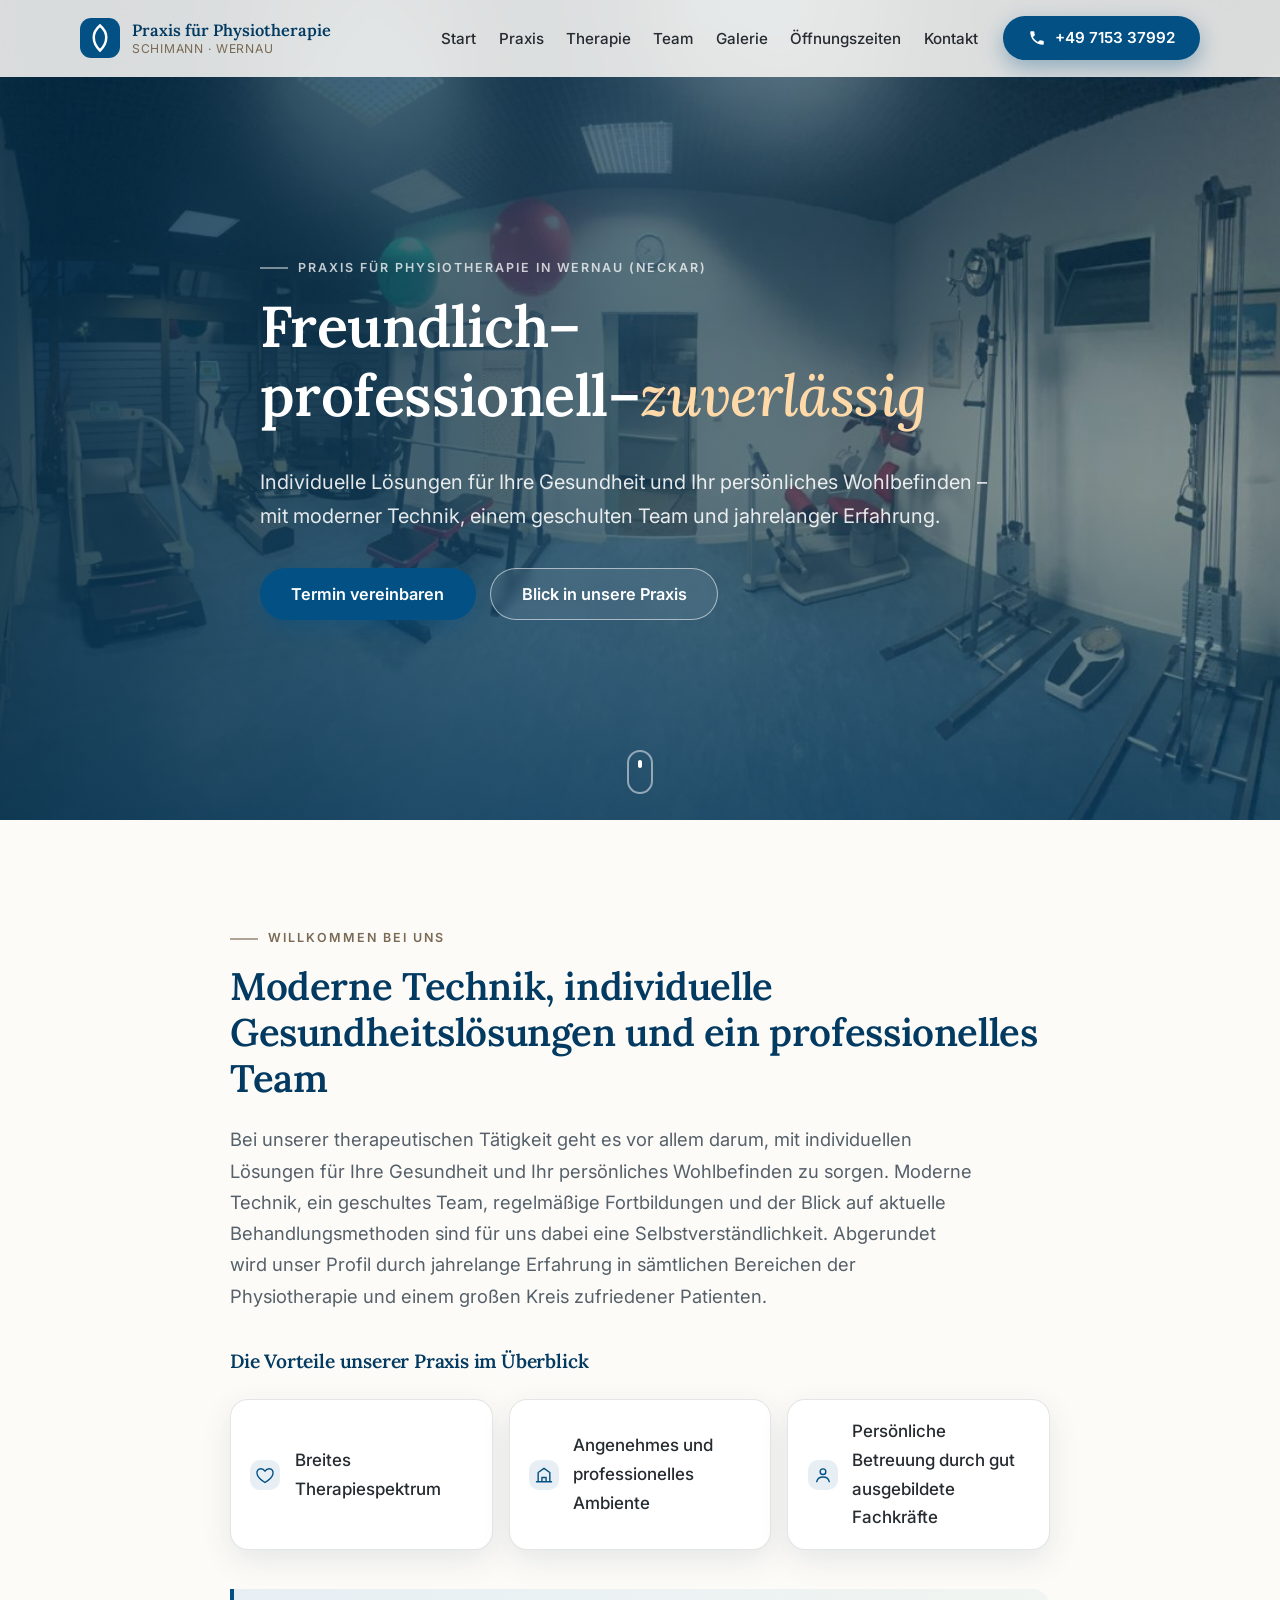
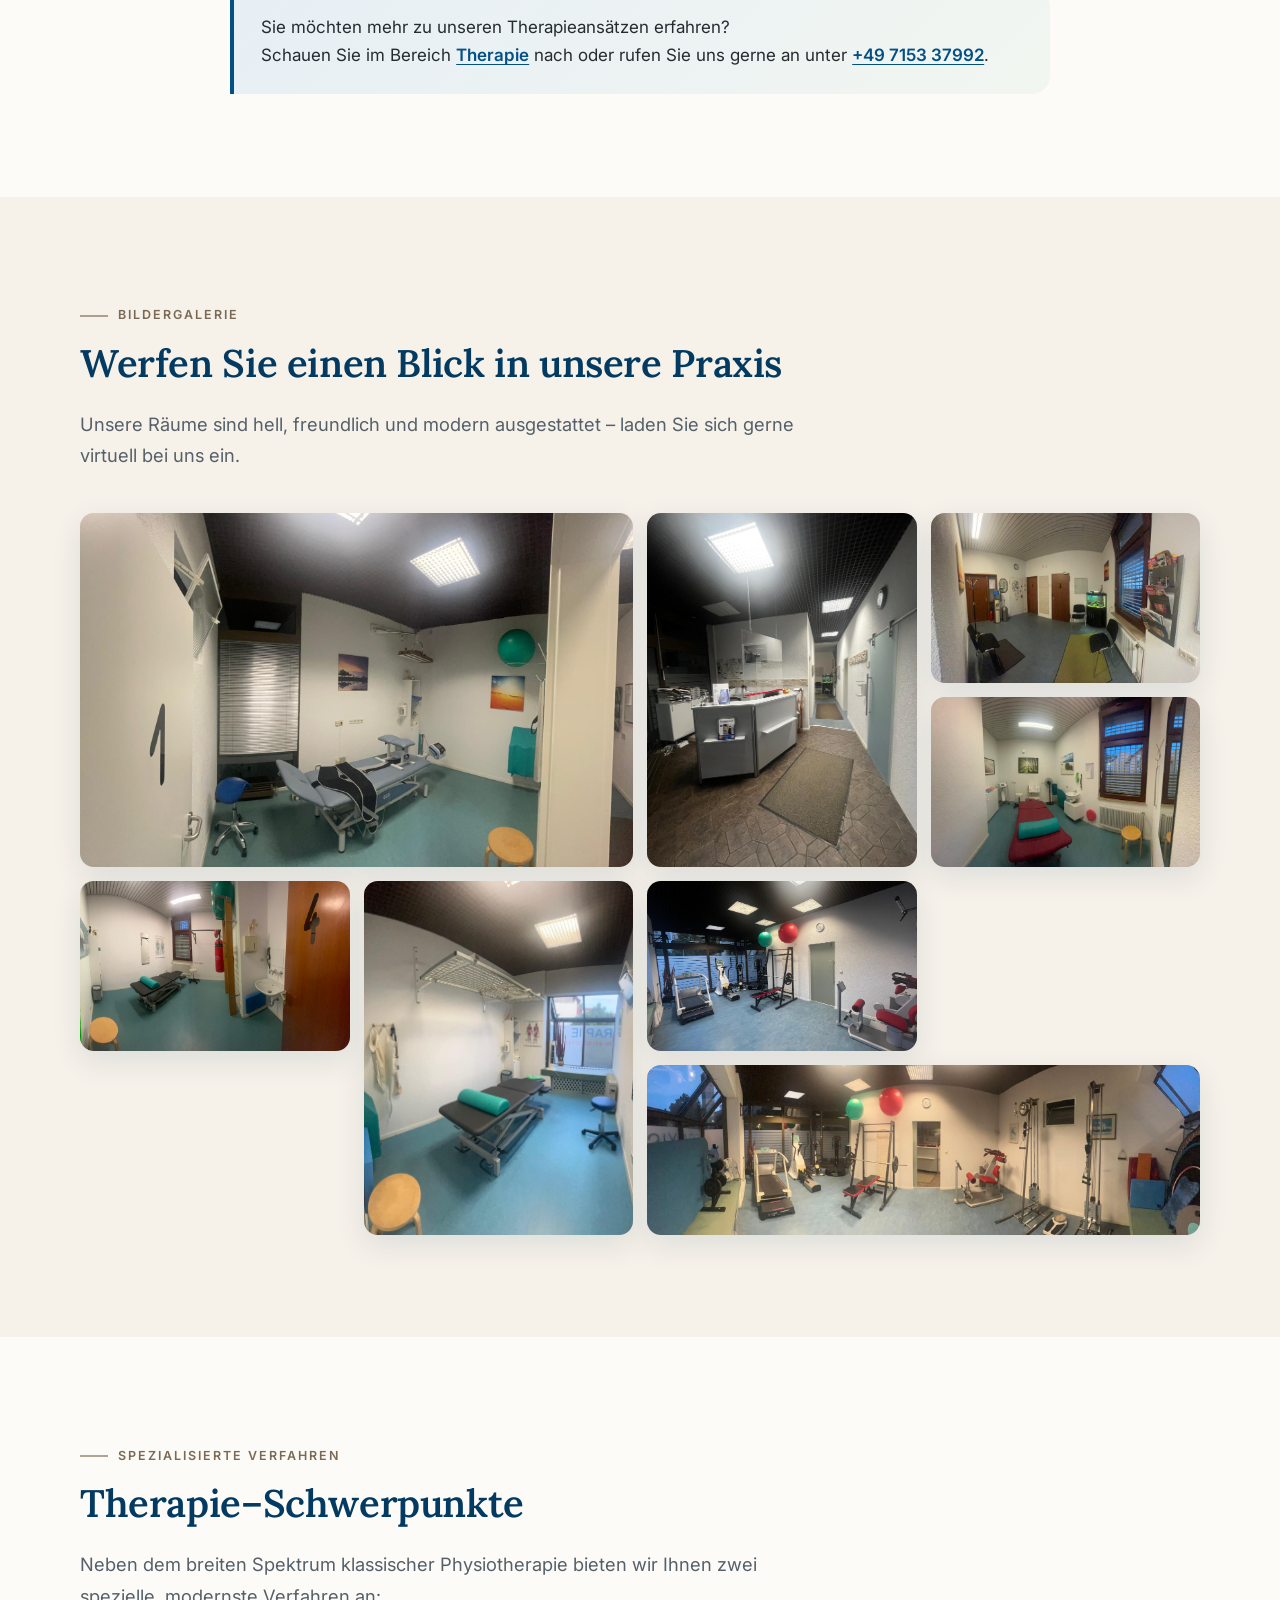
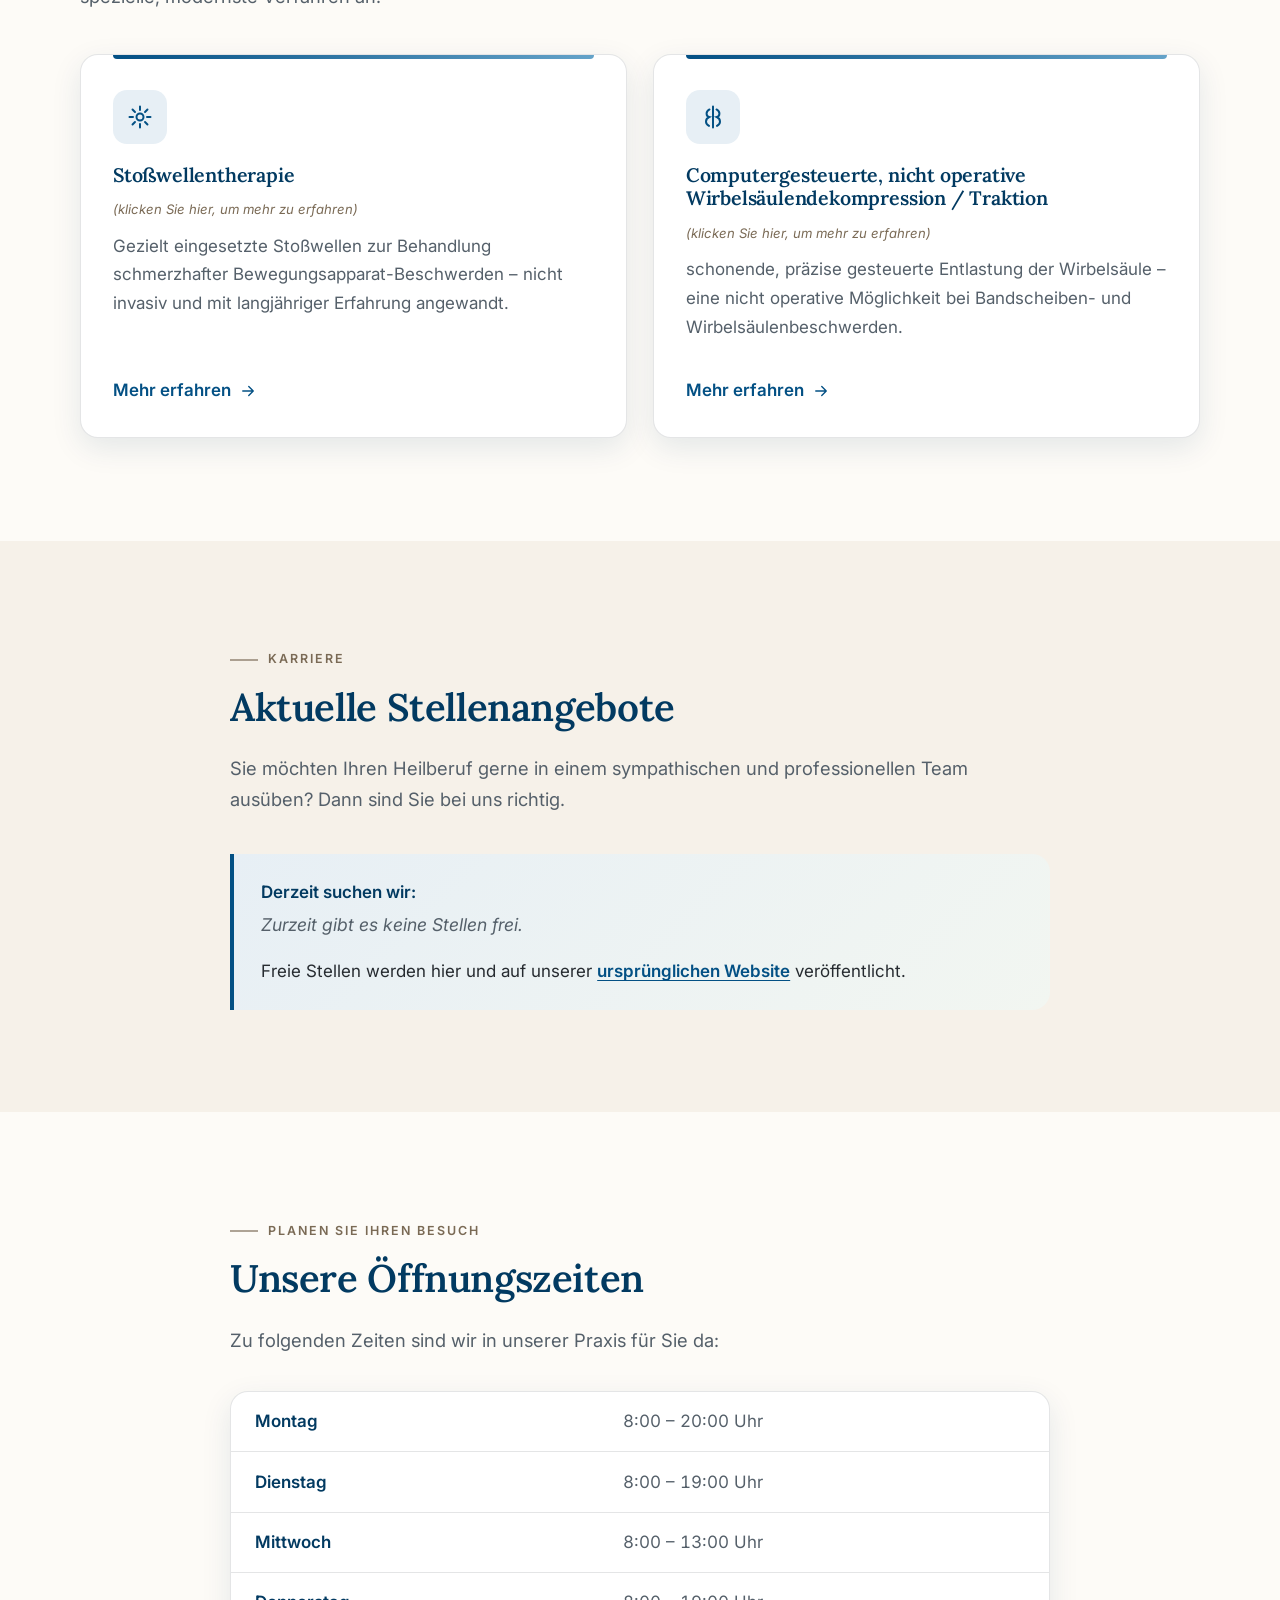
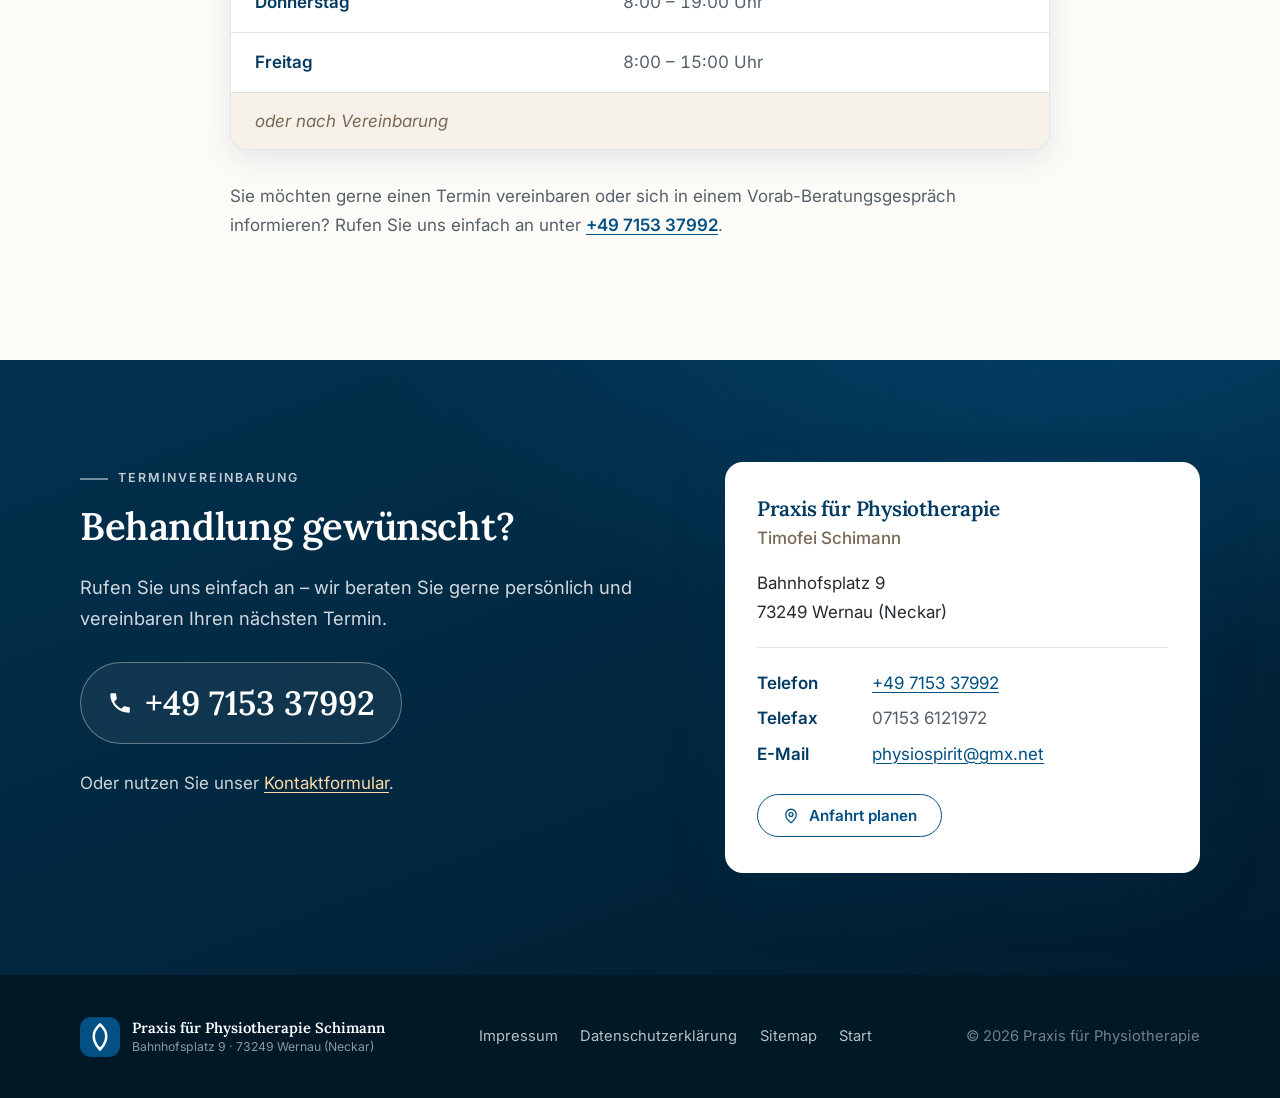
==== index.html @ 3581ded8 "a" ====
<!DOCTYPE html>
<html lang="de">
<head>
  <meta charset="UTF-8">
  <meta name="viewport" content="width=device-width, initial-scale=1.0">
  <title>Praxis für Physiotherapie Schimann – Wernau (Neckar)</title>
  <meta name="description" content="Die Praxis für Physiotherapie in Wernau (Neckar) steht für moderne Technik, individuelle Gesundheitslösungen und ein professionelles Team – freundlich, professionell, zuverlässig.">
  <meta property="og:title" content="Praxis für Physiotherapie Schimann – Wernau (Neckar)">
  <meta property="og:description" content="Freundlich – professionell – zuverlässig. Moderne Technik, individuelle Gesundheitslösungen und ein professionelles Team in Wernau (Neckar).">
  <meta property="og:type" content="website">
  <meta property="og:image" content="assets/img%20(8).jpeg">
  <link rel="icon" href="data:image/svg+xml,%3Csvg xmlns='http://www.w3.org/2000/svg' viewBox='0 0 32 32'%3E%3Crect width='32' height='32' rx='8' fill='%23035084'/%3E%3Cpath d='M16 6c-3.5 3-5 6-5 9.5S13 23 16 26c3-3 5-6.5 5-10.5S19.5 9 16 6z' fill='none' stroke='%23fff' stroke-width='2' stroke-linecap='round'/%3E%3C/svg%3E">
  <link rel="preconnect" href="https://fonts.googleapis.com">
  <link rel="preconnect" href="https://fonts.gstatic.com" crossorigin>
  <link href="https://fonts.googleapis.com/css2?family=Lora:ital,wght@0,500;0,600;1,500&family=Inter:wght@400;500;600&display=swap" rel="stylesheet">
  <link rel="stylesheet" href="styles.css">
</head>
<body>

  <a class="skip-link" href="#main">Zum Inhalt springen</a>

  <!-- ===================== Header ===================== -->
  <header class="site-header" id="top">
    <div class="container header-inner">
      <a class="brand" href="#top" aria-label="Praxis für Physiotherapie Schimann – zur Startseite">
        <svg class="brand-mark" viewBox="0 0 32 32" aria-hidden="true">
          <rect width="32" height="32" rx="9" fill="var(--petrol)"/>
          <path d="M16 6c-3.5 3-5 6-5 9.5S13 23 16 26c3-3 5-6.5 5-10.5S19.5 9 16 6z" fill="none" stroke="#fff" stroke-width="2" stroke-linecap="round"/>
        </svg>
        <span class="brand-text">
          <strong>Praxis für Physiotherapie</strong>
          <small>Schimann · Wernau</small>
        </span>
      </a>

      <button class="nav-toggle" aria-expanded="false" aria-controls="site-nav" aria-label="Menü öffnen">
        <span></span><span></span><span></span>
      </button>

      <nav class="site-nav" id="site-nav" aria-label="Hauptnavigation">
        <ul>
          <li><a href="index.html">Start</a></li>
          <li><a href="praxis.html">Praxis</a></li>
          <li><a href="therapie.html">Therapie</a></li>
          <li><a href="team.html">Team</a></li>
          <li><a href="galerie.html">Galerie</a></li>
          <li><a href="oeffnungszeiten.html">Öffnungszeiten</a></li>
          <li><a href="kontakt.html">Kontakt</a></li>
        </ul>
        <a class="btn btn-primary nav-cta" href="tel:+49715337992">
          <svg viewBox="0 0 24 24" aria-hidden="true"><path d="M6.6 10.8c1.4 2.8 3.8 5.1 6.6 6.6l2.2-2.2c.3-.3.7-.4 1-.2 1.2.4 2.4.6 3.6.6.6 0 1 .4 1 1V20c0 .6-.4 1-1 1C10.6 21 3 13.4 3 4c0-.6.4-1 1-1h3.5c.6 0 1 .4 1 1 0 1.3.2 2.5.6 3.6.1.3 0 .7-.2 1l-2.3 2.2z" fill="currentColor"/></svg>
          +49 7153 37992
        </a>
      </nav>
    </div>
  </header>

  <main id="main">

    <!-- ===================== Hero ===================== -->
    <section class="hero">
      <div class="hero-bg" role="img" aria-label="Einblick in die Räume der Praxis für Physiotherapie"></div>
      <div class="hero-overlay"></div>
      <div class="container hero-content">
        <p class="eyebrow light">Praxis für Physiotherapie in Wernau (Neckar)</p>
        <h1>Freundlich&ndash;professionell&ndash;<em>zuverlässig</em></h1>
        <p class="hero-lead">
          Individuelle Lösungen für Ihre Gesundheit und Ihr persönliches Wohlbefinden &ndash;
          mit moderner Technik, einem geschulten Team und jahrelanger Erfahrung.
        </p>
        <div class="hero-actions">
          <a class="btn btn-primary btn-lg" href="#kontakt">Termin vereinbaren</a>
          <a class="btn btn-ghost btn-lg" href="#galerie">Blick in unsere Praxis</a>
        </div>
      </div>
      <div class="hero-scroll" aria-hidden="true">
        <span></span>
      </div>
    </section>

    <!-- ===================== Praxis ===================== -->
    <section class="section" id="praxis">
      <div class="container narrow">
        <p class="eyebrow reveal">Willkommen bei uns</p>
        <h2 class="reveal">Moderne Technik, individuelle Gesundheitsl&ouml;sungen und ein professionelles Team</h2>
        <p class="lead reveal">
          Bei unserer therapeutischen T&auml;tigkeit geht es vor allem darum, mit individuellen
          L&ouml;sungen f&uuml;r Ihre Gesundheit und Ihr pers&ouml;nliches Wohlbefinden zu sorgen.
          Moderne Technik, ein geschultes Team, regelm&auml;&szlig;ige Fortbildungen und der Blick
          auf aktuelle Behandlungsmethoden sind f&uuml;r uns dabei eine Selbstverst&auml;ndlichkeit.
          Abgerundet wird unser Profil durch jahrelange Erfahrung in s&auml;mtlichen Bereichen der
          Physiotherapie und einem gro&szlig;en Kreis zufriedener Patienten.
        </p>

        <h3 class="subheading reveal">Die Vorteile unserer Praxis im &Uuml;berblick</h3>
        <ul class="advantages">
          <li class="reveal">
            <svg viewBox="0 0 24 24" aria-hidden="true"><path d="M12 21s-7.5-4.6-9.3-9.4C1.3 7.7 3.6 4.5 7 4.5c2 0 3.8 1.1 5 2.9 1.2-1.8 3-2.9 5-2.9 3.4 0 5.7 3.2 4.3 7.1C19.5 16.4 12 21 12 21z" fill="none" stroke="currentColor" stroke-width="1.7" stroke-linejoin="round"/></svg>
            <span>Breites Therapiespektrum</span>
          </li>
          <li class="reveal">
            <svg viewBox="0 0 24 24" aria-hidden="true"><path d="M3 20h18M5 20V9l7-5 7 5v11M9.5 20v-5h5v5" fill="none" stroke="currentColor" stroke-width="1.7" stroke-linejoin="round" stroke-linecap="round"/></svg>
            <span>Angenehmes und professionelles Ambiente</span>
          </li>
          <li class="reveal">
            <svg viewBox="0 0 24 24" aria-hidden="true"><circle cx="12" cy="8" r="3.4" fill="none" stroke="currentColor" stroke-width="1.7"/><path d="M4.5 20c.8-3.6 3.9-5.6 7.5-5.6s6.7 2 7.5 5.6" fill="none" stroke="currentColor" stroke-width="1.7" stroke-linecap="round"/></svg>
            <span>Pers&ouml;nliche Betreuung durch gut ausgebildete Fachkr&auml;fte</span>
          </li>
        </ul>

        <div class="callout reveal">
          <p>
            Sie m&ouml;chten mehr zu unseren Therapieans&auml;tzen erfahren?<br>
            Schauen Sie im Bereich <a href="#therapie">Therapie</a> nach oder rufen Sie uns gerne an
            unter <a href="tel:+49715337992">+49&nbsp;7153&nbsp;37992</a>.
          </p>
        </div>
      </div>
    </section>

    <!-- ===================== Galerie ===================== -->
    <section class="section section-alt" id="galerie">
      <div class="container">
        <p class="eyebrow reveal">Bildergalerie</p>
        <h2 class="reveal">Werfen Sie einen Blick in unsere Praxis</h2>
        <p class="lead reveal">
          Unsere R&auml;ume sind hell, freundlich und modern ausgestattet &ndash; laden Sie sich
          gerne virtuell bei uns ein.
        </p>

        <div class="gallery" id="gallery">
          <button class="gallery-item reveal" data-index="0"><img src="assets/img%20(1).jpeg" alt="Praxisraum – Foto 1 von 8" loading="lazy" width="1600" height="1279"></button>
          <button class="gallery-item reveal tall" data-index="1"><img src="assets/img%20(3).jpeg" alt="Praxisraum – Foto 2 von 8" loading="lazy" width="1200" height="1600"></button>
          <button class="gallery-item reveal" data-index="2"><img src="assets/img%20(2).jpeg" alt="Praxisraum – Foto 3 von 8" loading="lazy" width="1600" height="1022"></button>
          <button class="gallery-item reveal" data-index="3"><img src="assets/img%20(4).jpeg" alt="Praxisraum – Foto 4 von 8" loading="lazy" width="1600" height="1021"></button>
          <button class="gallery-item reveal" data-index="4"><img src="assets/img%20(5).jpeg" alt="Praxisraum – Foto 5 von 8" loading="lazy" width="1600" height="1079"></button>
          <button class="gallery-item reveal tall" data-index="5"><img src="assets/img%20(6).jpeg" alt="Praxisraum – Foto 6 von 8" loading="lazy" width="1600" height="1432"></button>
          <button class="gallery-item reveal" data-index="6"><img src="assets/img%20(7).jpeg" alt="Praxisraum – Foto 7 von 8" loading="lazy" width="1600" height="1200"></button>
          <button class="gallery-item reveal wide" data-index="7"><img src="assets/img%20(8).jpeg" alt="Praxisraum – Foto 8 von 8" loading="lazy" width="1600" height="716"></button>
        </div>
      </div>
    </section>

    <!-- ===================== Therapie ===================== -->
    <section class="section" id="therapie">
      <div class="container">
        <p class="eyebrow reveal">Spezialisierte Verfahren</p>
        <h2 class="reveal">Therapie&ndash;Schwerpunkte</h2>
        <p class="lead reveal">
          Neben dem breiten Spektrum klassischer Physiotherapie bieten wir Ihnen zwei spezielle,
          modernste Verfahren an:
        </p>

        <div class="cards">
          <article class="card reveal">
            <div class="card-icon">
              <svg viewBox="0 0 24 24" aria-hidden="true"><circle cx="12" cy="12" r="3" fill="none" stroke="currentColor" stroke-width="1.7"/><path d="M12 3v3M12 18v3M3 12h3M18 12h3M5.6 5.6l2.1 2.1M16.3 16.3l2.1 2.1M18.4 5.6l-2.1 2.1M7.7 16.3l-2.1 2.1" stroke="currentColor" stroke-width="1.7" stroke-linecap="round"/></svg>
            </div>
            <h3>Sto&szlig;wellentherapie</h3>
            <p class="card-hint">(klicken Sie hier, um mehr zu erfahren)</p>
            <p>
              Gezielt eingesetzte Sto&szlig;wellen zur Behandlung schmerzhafter
              Bewegungsapparat-Beschwerden &ndash; nicht invasiv und mit langj&auml;hriger
              Erfahrung angewandt.
            </p>
            <a class="card-link" href="https://www.physiotherapie-wernau.de/pr%C3%A4vention-medizintechnik-schmerztherapie/" target="_blank" rel="noopener">
              Mehr erfahren
              <svg viewBox="0 0 24 24" aria-hidden="true"><path d="M5 12h13M13 6l6 6-6 6" fill="none" stroke="currentColor" stroke-width="1.8" stroke-linecap="round" stroke-linejoin="round"/></svg>
            </a>
          </article>

          <article class="card reveal">
            <div class="card-icon">
              <svg viewBox="0 0 24 24" aria-hidden="true"><path d="M12 3v18M9 5.5c-1.6.9-2.5 2-2.5 3.4 0 2.6 2.2 3.1 2.2 3.1S6 13.4 6 16c0 1.5 1 2.7 2.6 3.6M15 5.5c1.6.9 2.5 2 2.5 3.4 0 2.6-2.2 3.1-2.2 3.1s2.7 1.4 2.7 4c0 1.5-1 2.7-2.6 3.6" fill="none" stroke="currentColor" stroke-width="1.7" stroke-linecap="round"/></svg>
            </div>
            <h3>Computergesteuerte, nicht operative Wirbels&auml;ulendekompression / Traktion</h3>
            <p class="card-hint">(klicken Sie hier, um mehr zu erfahren)</p>
            <p>
              schonende, pr&auml;zise gesteuerte Entlastung der Wirbels&auml;ule &ndash; eine
              nicht operative M&ouml;glichkeit bei Bandscheiben- und Wirbels&auml;ulenbeschwerden.
            </p>
            <a class="card-link" href="https://www.physiotherapie-wernau.de/pr%C3%A4vention-medizintechnik-schmerztherapie/" target="_blank" rel="noopener">
              Mehr erfahren
              <svg viewBox="0 0 24 24" aria-hidden="true"><path d="M5 12h13M13 6l6 6-6 6" fill="none" stroke="currentColor" stroke-width="1.8" stroke-linecap="round" stroke-linejoin="round"/></svg>
            </a>
          </article>
        </div>
      </div>
    </section>

    <!-- ===================== Stellenangebote ===================== -->
    <section class="section section-alt" id="stellenangebote">
      <div class="container narrow">
        <p class="eyebrow reveal">Karriere</p>
        <h2 class="reveal">Aktuelle Stellenangebote</h2>
        <p class="lead reveal">
          Sie m&ouml;chten Ihren Heilberuf gerne in einem sympathischen und professionellen Team
          aus&uuml;ben? Dann sind Sie bei uns richtig.
        </p>
        <div class="callout reveal">
          <p class="positions-title">Derzeit suchen wir:</p>
          <p class="positions-note">Zurzeit gibt es keine Stellen frei.</p>
          <p>
            Freie Stellen werden hier und auf unserer
            <a href="https://www.physiotherapie-wernau.de/praxis/stellenangebote/" target="_blank" rel="noopener">urspr&uuml;nglichen Website</a>
            ver&ouml;ffentlicht.
          </p>
        </div>
      </div>
    </section>

    <!-- ===================== Öffnungszeiten ===================== -->
    <section class="section" id="oeffnungszeiten">
      <div class="container narrow">
        <p class="eyebrow reveal">Planen Sie Ihren Besuch</p>
        <h2 class="reveal">Unsere &Ouml;ffnungszeiten</h2>
        <p class="lead reveal">Zu folgenden Zeiten sind wir in unserer Praxis f&uuml;r Sie da:</p>

        <div class="hours reveal">
          <table>
            <caption class="visually-hidden">&Ouml;ffnungszeiten Physiotherapie</caption>
            <tbody>
              <tr data-day="1"><th scope="row">Montag</th><td>8:00 &ndash; 20:00 Uhr</td></tr>
              <tr data-day="2"><th scope="row">Dienstag</th><td>8:00 &ndash; 19:00 Uhr</td></tr>
              <tr data-day="3"><th scope="row">Mittwoch</th><td>8:00 &ndash; 13:00 Uhr</td></tr>
              <tr data-day="4"><th scope="row">Donnerstag</th><td>8:00 &ndash; 19:00 Uhr</td></tr>
              <tr data-day="5"><th scope="row">Freitag</th><td>8:00 &ndash; 15:00 Uhr</td></tr>
            </tbody>
          </table>
          <p class="hours-note">oder nach Vereinbarung</p>
        </div>

        <p class="hours-cta reveal">
          Sie m&ouml;chten gerne einen Termin vereinbaren oder sich in einem Vorab-Beratungsgespr&auml;ch
          informieren? Rufen Sie uns einfach an unter
          <a href="tel:+49715337992">+49&nbsp;7153&nbsp;37992</a>.
        </p>
      </div>
    </section>

    <!-- ===================== Kontakt ===================== -->
    <section class="section section-dark" id="kontakt">
      <div class="container">
        <div class="contact-grid">
          <div>
            <p class="eyebrow light reveal">Terminvereinbarung</p>
            <h2 class="reveal">Behandlung gew&uuml;nscht?</h2>
            <p class="lead light reveal">
              Rufen Sie uns einfach an &ndash; wir beraten Sie gerne pers&ouml;nlich und
              vereinbaren Ihren n&auml;chsten Termin.
            </p>
            <a class="phone-block reveal" href="tel:+49715337992">
              <svg viewBox="0 0 24 24" aria-hidden="true"><path d="M6.6 10.8c1.4 2.8 3.8 5.1 6.6 6.6l2.2-2.2c.3-.3.7-.4 1-.2 1.2.4 2.4.6 3.6.6.6 0 1 .4 1 1V20c0 .6-.4 1-1 1C10.6 21 3 13.4 3 4c0-.6.4-1 1-1h3.5c.6 0 1 .4 1 1 0 1.3.2 2.5.6 3.6.1.3 0 .7-.2 1l-2.3 2.2z" fill="currentColor"/></svg>
              +49 7153 37992
            </a>
            <p class="contact-form-hint reveal">
              Oder nutzen Sie unser
              <a href="kontakt.html">Kontaktformular</a>.
            </p>
          </div>

          <address class="contact-card reveal">
            <h3>Praxis f&uuml;r Physiotherapie</h3>
            <p class="contact-owner">Timofei Schimann</p>
            <p>
              Bahnhofsplatz 9<br>
              73249 Wernau (Neckar)
            </p>
            <dl>
              <dt>Telefon</dt><dd><a href="tel:+49715337992">+49 7153 37992</a></dd>
              <dt>Telefax</dt><dd>07153 6121972</dd>
              <dt>E-Mail</dt><dd><a href="mailto:physiospirit@gmx.net">physiospirit@gmx.net</a></dd>
            </dl>
            <a class="btn btn-outline" href="https://www.google.com/maps/search/?api=1&amp;query=Bahnhofsplatz+9%2C+73249+Wernau+%28Neckar%29" target="_blank" rel="noopener">
              <svg viewBox="0 0 24 24" aria-hidden="true"><path d="M12 21s-7-5.4-7-11a7 7 0 1 1 14 0c0 5.6-7 11-7 11z" fill="none" stroke="currentColor" stroke-width="1.7"/><circle cx="12" cy="10" r="2.6" fill="none" stroke="currentColor" stroke-width="1.7"/></svg>
              Anfahrt planen
            </a>
          </address>
        </div>
      </div>
    </section>

  </main>

  <!-- ===================== Footer ===================== -->
  <footer class="site-footer">
    <div class="container footer-inner">
      <div class="footer-brand">
        <svg class="brand-mark" viewBox="0 0 32 32" aria-hidden="true">
          <rect width="32" height="32" rx="9" fill="var(--petrol)"/>
          <path d="M16 6c-3.5 3-5 6-5 9.5S13 23 16 26c3-3 5-6.5 5-10.5S19.5 9 16 6z" fill="none" stroke="#fff" stroke-width="2" stroke-linecap="round"/>
        </svg>
        <span>
          <strong>Praxis f&uuml;r Physiotherapie Schimann</strong>
          <small>Bahnhofsplatz 9 · 73249 Wernau (Neckar)</small>
        </span>
      </div>
      <nav class="footer-nav" aria-label="Rechtliches">
        <a href="impressum.html">Impressum</a>
        <a href="datenschutz.html">Datenschutzerklärung</a>
        <a href="sitemap.html">Sitemap</a>
        <a href="index.html">Start</a>
      </nav>
      <p class="footer-copy">&copy; <span id="year">2026</span> Praxis f&uuml;r Physiotherapie</p>
    </div>
  </footer>

  <!-- ===================== Lightbox ===================== -->
  <div class="lightbox" id="lightbox" role="dialog" aria-modal="true" aria-label="Bildergalerie" hidden>
    <button class="lightbox-close" aria-label="Schlie&szlig;en">&times;</button>
    <button class="lightbox-prev" aria-label="Vorheriges Bild">&#10094;</button>
    <figure>
      <img src="" alt="">
      <figcaption></figcaption>
    </figure>
    <button class="lightbox-next" aria-label="N&auml;chstes Bild">&#10095;</button>
  </div>

  <script src="script.js"></script>
</body>
</html>
---- styles.css ----
/* =========================================================
   Praxis für Physiotherapie Schimann – Wernau (Neckar)
   Warm sand tones + petrol blue, matching the practice photos
   ========================================================= */

:root {
  --petrol: #035084;
  --petrol-dark: #023a61;
  --petrol-soft: #e7eff5;
  --sand: #f6f1e9;
  --sand-deep: #ece3d5;
  --cream: #fdfbf7;
  --brown: #7a6a55;
  --ink: #262b30;
  --ink-soft: #55606a;
  --line: rgba(38, 43, 48, 0.12);
  --shadow: 0 10px 30px rgba(2, 58, 97, 0.10);
  --shadow-lg: 0 24px 60px rgba(2, 58, 97, 0.18);
  --radius: 18px;
  --font-head: "Lora", Georgia, "Times New Roman", serif;
  --font-body: "Inter", -apple-system, "Segoe UI", Roboto, Helvetica, Arial, sans-serif;
  --container: 1120px;
  --header-h: 76px;
}

/* ---------- Reset & base ---------- */
*, *::before, *::after { box-sizing: border-box; }

html {
  scroll-behavior: smooth;
  scroll-padding-top: calc(var(--header-h) + 12px);
}

body {
  margin: 0;
  font-family: var(--font-body);
  font-size: 1.0625rem;
  line-height: 1.7;
  color: var(--ink);
  background: var(--cream);
  -webkit-font-smoothing: antialiased;
  text-rendering: optimizeLegibility;
}

img { max-width: 100%; display: block; }

h1, h2, h3 {
  font-family: var(--font-head);
  font-weight: 600;
  line-height: 1.2;
  color: var(--petrol-dark);
  margin: 0 0 0.6em;
  letter-spacing: -0.01em;
}

h1 { font-size: clamp(2.3rem, 5.5vw, 3.6rem); }
h2 { font-size: clamp(1.7rem, 3.4vw, 2.4rem); }
h3 { font-size: 1.3rem; }

p { margin: 0 0 1em; }

a { color: var(--petrol); text-decoration-thickness: 1px; text-underline-offset: 3px; }
a:hover { color: var(--petrol-dark); }

.container {
  width: min(var(--container), 100% - 2.5rem);
  margin-inline: auto;
}

.container.narrow { width: min(820px, 100% - 2.5rem); }

.visually-hidden {
  position: absolute !important;
  width: 1px; height: 1px;
  margin: -1px; padding: 0;
  overflow: hidden;
  clip: rect(0 0 0 0);
  white-space: nowrap; border: 0;
}

.skip-link {
  position: absolute;
  top: -100%;
  left: 1rem;
  z-index: 200;
  background: var(--petrol);
  color: #fff;
  padding: 0.6rem 1.2rem;
  border-radius: 0 0 10px 10px;
  text-decoration: none;
}
.skip-link:focus { top: 0; color: #fff; }

:focus-visible {
  outline: 3px solid var(--petrol);
  outline-offset: 3px;
  border-radius: 4px;
}

/* ---------- Eyebrows & leads ---------- */
.eyebrow {
  display: inline-block;
  font-size: 0.78rem;
  font-weight: 600;
  letter-spacing: 0.16em;
  text-transform: uppercase;
  color: var(--brown);
  margin-bottom: 0.9rem;
}
.eyebrow.light { color: rgba(255, 255, 255, 0.75); }
.eyebrow::before {
  content: "";
  display: inline-block;
  width: 28px; height: 2px;
  background: currentColor;
  vertical-align: middle;
  margin-right: 0.6rem;
  opacity: 0.6;
}

.lead {
  font-size: 1.15rem;
  color: var(--ink-soft);
  max-width: 62ch;
}
.lead.light { color: rgba(255, 255, 255, 0.82); }

.subheading { margin-top: 2.4rem; font-size: 1.2rem; }

/* ---------- Buttons ---------- */
.btn {
  display: inline-flex;
  align-items: center;
  gap: 0.55rem;
  padding: 0.72rem 1.5rem;
  border-radius: 999px;
  border: 1.5px solid transparent;
  font: 600 0.95rem/1.2 var(--font-body);
  text-decoration: none;
  cursor: pointer;
  transition: transform 0.18s ease, box-shadow 0.18s ease, background 0.18s ease, color 0.18s ease;
}
.btn svg { width: 18px; height: 18px; flex: none; }
.btn:hover { transform: translateY(-2px); }

.btn-primary {
  background: var(--petrol);
  color: #fff;
  box-shadow: 0 8px 22px rgba(3, 80, 132, 0.35);
}
.btn-primary:hover { background: var(--petrol-dark); color: #fff; }

.btn-ghost {
  border-color: rgba(255, 255, 255, 0.55);
  color: #fff;
  background: rgba(255, 255, 255, 0.08);
  backdrop-filter: blur(4px);
}
.btn-ghost:hover { background: rgba(255, 255, 255, 0.18); color: #fff; }

.btn-outline {
  border-color: var(--petrol);
  color: var(--petrol);
  background: transparent;
}
.btn-outline:hover { background: var(--petrol); color: #fff; }

.btn-lg { padding: 0.95rem 1.9rem; font-size: 1.02rem; }

/* ---------- Header ---------- */
.site-header {
  position: fixed;
  inset: 0 0 auto 0;
  z-index: 100;
  background: rgba(253, 251, 247, 0.86);
  backdrop-filter: blur(12px);
  border-bottom: 1px solid transparent;
  transition: box-shadow 0.25s ease, border-color 0.25s ease;
}
.site-header.scrolled {
  border-color: var(--line);
  box-shadow: 0 4px 24px rgba(2, 58, 97, 0.08);
}

.header-inner {
  display: flex;
  align-items: center;
  justify-content: space-between;
  gap: 1rem;
  min-height: var(--header-h);
}

.brand {
  display: inline-flex;
  align-items: center;
  gap: 0.75rem;
  text-decoration: none;
  color: var(--petrol-dark);
}
.brand-mark { width: 40px; height: 40px; flex: none; }
.brand-text { display: flex; flex-direction: column; line-height: 1.25; }
.brand-text strong { font-family: var(--font-head); font-size: 1.02rem; font-weight: 600; }
.brand-text small { font-size: 0.76rem; color: var(--brown); letter-spacing: 0.06em; text-transform: uppercase; }

.site-nav { display: flex; align-items: center; gap: 1.6rem; }
.site-nav ul {
  display: flex;
  align-items: center;
  gap: 1.4rem;
  list-style: none;
  margin: 0; padding: 0;
}
.site-nav ul a {
  font-size: 0.95rem;
  font-weight: 500;
  color: var(--ink);
  text-decoration: none;
  padding: 0.35rem 0;
  border-bottom: 2px solid transparent;
  transition: color 0.15s ease, border-color 0.15s ease;
}
.site-nav ul a:hover,
.site-nav ul a.active {
  color: var(--petrol);
  border-bottom-color: var(--petrol);
}

.nav-toggle {
  display: none;
  flex-direction: column;
  justify-content: center;
  gap: 5px;
  width: 44px; height: 44px;
  padding: 10px;
  background: none;
  border: 0;
  cursor: pointer;
}
.nav-toggle span {
  display: block;
  height: 2px;
  border-radius: 2px;
  background: var(--petrol-dark);
  transition: transform 0.25s ease, opacity 0.2s ease;
}
.nav-toggle[aria-expanded="true"] span:nth-child(1) { transform: translateY(7px) rotate(45deg); }
.nav-toggle[aria-expanded="true"] span:nth-child(2) { opacity: 0; }
.nav-toggle[aria-expanded="true"] span:nth-child(3) { transform: translateY(-7px) rotate(-45deg); }

/* ---------- Hero ---------- */
.hero {
  position: relative;
  display: flex;
  align-items: center;
  min-height: min(92vh, 820px);
  padding: calc(var(--header-h) + 4rem) 0 5.5rem;
  overflow: hidden;
}

.hero-bg {
  position: absolute;
  inset: 0;
  background: url("assets/img%20(8).jpeg") center 40% / cover no-repeat;
  transform: scale(1.02);
}
.hero-overlay {
  position: absolute;
  inset: 0;
  background:
    linear-gradient(105deg, rgba(2, 44, 72, 0.86) 0%, rgba(2, 58, 97, 0.68) 45%, rgba(3, 80, 132, 0.35) 100%),
    linear-gradient(to top, rgba(2, 44, 72, 0.55), transparent 40%);
}

.hero-content {
  position: relative;
  z-index: 2;
  max-width: 760px;
  color: #fff;
}
.hero h1 { color: #fff; text-wrap: balance; }
.hero h1 em {
  font-style: italic;
  color: #ffd9a8;
  font-weight: 500;
}

.hero-lead {
  font-size: clamp(1.05rem, 1.6vw, 1.25rem);
  color: rgba(255, 255, 255, 0.88);
  max-width: 56ch;
  margin-bottom: 2.2rem;
}

.hero-actions { display: flex; flex-wrap: wrap; gap: 0.9rem; }

.hero-scroll {
  position: absolute;
  bottom: 26px; left: 50%;
  transform: translateX(-50%);
  z-index: 2;
  width: 26px; height: 44px;
  border: 2px solid rgba(255, 255, 255, 0.5);
  border-radius: 14px;
}
.hero-scroll span {
  position: absolute;
  top: 8px; left: 50%;
  width: 4px; height: 8px;
  margin-left: -2px;
  border-radius: 3px;
  background: #fff;
  animation: scrollhint 1.8s ease-in-out infinite;
}
@keyframes scrollhint {
  0%   { transform: translateY(0); opacity: 1; }
  70%  { transform: translateY(14px); opacity: 0; }
  100% { transform: translateY(0); opacity: 0; }
}

/* ---------- Sections ---------- */
.section { padding: clamp(4rem, 8vw, 6.5rem) 0; }
.section-alt { background: var(--sand); }
.section-dark {
  background:
    radial-gradient(1200px 600px at 85% -10%, rgba(3, 80, 132, 0.55), transparent 60%),
    linear-gradient(160deg, #02314f, #02263d 60%, #011b2d);
  color: #fff;
}
.section-dark h2 { color: #fff; }

/* ---------- Advantages ---------- */
.advantages {
  list-style: none;
  margin: 1.6rem 0 0;
  padding: 0;
  display: grid;
  grid-template-columns: repeat(auto-fit, minmax(230px, 1fr));
  gap: 1rem;
}
.advantages li {
  display: flex;
  align-items: center;
  gap: 0.9rem;
  background: #fff;
  border: 1px solid var(--line);
  border-radius: var(--radius);
  padding: 1.05rem 1.2rem;
  font-weight: 500;
  box-shadow: var(--shadow);
}
.advantages svg {
  width: 30px; height: 30px;
  flex: none;
  color: var(--petrol);
  background: var(--petrol-soft);
  border-radius: 10px;
  padding: 5px;
}

/* ---------- Callout ---------- */
.callout {
  margin-top: 2.4rem;
  background: linear-gradient(135deg, var(--petrol-soft), #f2f6f1);
  border-left: 4px solid var(--petrol);
  border-radius: 0 var(--radius) var(--radius) 0;
  padding: 1.5rem 1.7rem;
}
.callout p:last-child { margin-bottom: 0; }
.callout a { font-weight: 600; }
.positions-title { font-weight: 600; color: var(--petrol-dark); margin-bottom: 0.2rem; }
.positions-note { font-size: 1.1rem; font-style: italic; color: var(--ink-soft); }

/* ---------- Gallery ---------- */
.gallery {
  margin-top: 2.6rem;
  display: grid;
  grid-template-columns: repeat(4, 1fr);
  grid-auto-rows: 170px;
  gap: 14px;
}

.gallery-item {
  position: relative;
  padding: 0;
  border: 0;
  border-radius: 14px;
  overflow: hidden;
  cursor: zoom-in;
  background: var(--sand-deep);
  box-shadow: var(--shadow);
  transition: transform 0.25s ease, box-shadow 0.25s ease;
}
.gallery-item:hover { transform: translateY(-4px); box-shadow: var(--shadow-lg); }
.gallery-item img {
  width: 100%; height: 100%;
  object-fit: cover;
  transition: transform 0.5s ease;
}
.gallery-item:hover img { transform: scale(1.05); }
.gallery-item::after {
  content: "";
  position: absolute;
  inset: 0;
  background: linear-gradient(to top, rgba(2, 44, 72, 0.35), transparent 55%);
  opacity: 0;
  transition: opacity 0.25s ease;
}
.gallery-item:hover::after { opacity: 1; }

/* mosaic spans */
.gallery-item:nth-child(1) { grid-column: span 2; grid-row: span 2; } /* img1 */
.gallery-item.tall        { grid-row: span 2; }                        /* img3, img6 */
.gallery-item.wide        { grid-column: span 2; }                     /* img8 */

/* ---------- Therapy cards ---------- */
.cards {
  margin-top: 2.6rem;
  display: grid;
  grid-template-columns: repeat(auto-fit, minmax(300px, 1fr));
  gap: 1.6rem;
}

.card {
  position: relative;
  background: #fff;
  border: 1px solid var(--line);
  border-radius: var(--radius);
  padding: 2.2rem 2rem 2rem;
  box-shadow: var(--shadow);
  display: flex;
  flex-direction: column;
  transition: transform 0.25s ease, box-shadow 0.25s ease;
}
.card:hover { transform: translateY(-5px); box-shadow: var(--shadow-lg); }
.card::before {
  content: "";
  position: absolute;
  top: 0; left: 2rem; right: 2rem;
  height: 4px;
  border-radius: 0 0 4px 4px;
  background: linear-gradient(90deg, var(--petrol), #64a3c9);
}

.card-icon {
  width: 54px; height: 54px;
  display: grid;
  place-items: center;
  border-radius: 14px;
  background: var(--petrol-soft);
  color: var(--petrol);
  margin-bottom: 1.2rem;
}
.card-icon svg { width: 28px; height: 28px; }

.card h3 { font-size: 1.22rem; }
.card-hint {
  font-size: 0.82rem;
  color: var(--brown);
  font-style: italic;
  margin-bottom: 0.7rem;
}
.card p:not(.card-hint) { color: var(--ink-soft); }

.card-link {
  margin-top: auto;
  padding-top: 1.1rem;
  display: inline-flex;
  align-items: center;
  gap: 0.5rem;
  font-weight: 600;
  text-decoration: none;
}
.card-link svg { width: 18px; height: 18px; transition: transform 0.2s ease; }
.card-link:hover svg { transform: translateX(4px); }

/* ---------- Opening hours ---------- */
.hours {
  margin-top: 2.2rem;
  background: #fff;
  border: 1px solid var(--line);
  border-radius: var(--radius);
  box-shadow: var(--shadow);
  overflow: hidden;
}
.hours table { width: 100%; border-collapse: collapse; }
.hours th, .hours td {
  padding: 0.95rem 1.5rem;
  text-align: left;
  border-bottom: 1px solid var(--line);
}
.hours tr:last-child th, .hours tr:last-child td { border-bottom: 0; }
.hours th { font-weight: 600; color: var(--petrol-dark); width: 45%; }
.hours td { font-variant-numeric: tabular-nums; color: var(--ink-soft); }
.hours tr.today { background: var(--petrol-soft); }
.hours tr.today th { position: relative; }
.hours tr.today th::before {
  content: "";
  position: absolute;
  left: 0; top: 0; bottom: 0;
  width: 4px;
  background: var(--petrol);
}
.hours tr.today td { font-weight: 600; color: var(--petrol-dark); }

.hours-note {
  margin: 0;
  padding: 0.85rem 1.5rem;
  background: var(--sand);
  font-style: italic;
  color: var(--brown);
  border-top: 1px solid var(--line);
}
.hours-cta { margin-top: 2rem; color: var(--ink-soft); }
.hours-cta a { font-weight: 600; }

/* ---------- Contact ---------- */
.contact-grid {
  display: grid;
  grid-template-columns: 1.1fr 0.9fr;
  gap: clamp(2rem, 5vw, 4.5rem);
  align-items: start;
}
.contact-grid > * { min-width: 0; }

.phone-block {
  display: inline-flex;
  align-items: center;
  gap: 0.8rem;
  margin-top: 0.6rem;
  font-family: var(--font-head);
  font-size: clamp(1.5rem, 3vw, 2.1rem);
  font-weight: 600;
  color: #fff;
  text-decoration: none;
  padding: 0.7rem 1.6rem;
  border: 1.5px solid rgba(255, 255, 255, 0.35);
  border-radius: 999px;
  background: rgba(255, 255, 255, 0.06);
  transition: background 0.2s ease, transform 0.2s ease;
}
.phone-block:hover { background: rgba(255, 255, 255, 0.14); color: #fff; transform: translateY(-2px); }
.phone-block svg { width: 26px; height: 26px; }

.contact-form-hint { margin-top: 1.6rem; color: rgba(255, 255, 255, 0.8); }
.contact-form-hint a { color: #ffd9a8; }

.contact-card {
  background: #fff;
  color: var(--ink);
  border-radius: var(--radius);
  padding: 2.2rem 2rem;
  box-shadow: var(--shadow-lg);
  font-style: normal;
}
.contact-card h3 { margin-bottom: 0.1rem; }
.contact-owner { color: var(--brown); font-weight: 500; margin-bottom: 1rem; }
.contact-card dl {
  display: grid;
  grid-template-columns: 96px minmax(0, 1fr);
  gap: 0.4rem 1.2rem;
  margin: 1.3rem 0 1.6rem;
  padding-top: 1.3rem;
  border-top: 1px solid var(--line);
  align-items: start;
}
.contact-card dt { font-weight: 600; color: var(--petrol-dark); }
.contact-card dd { margin: 0; color: var(--ink-soft); }
.contact-card a { min-width: 0; min-height: 0; }

/* ---------- Footer ---------- */
.site-footer {
  background: #011827;
  color: rgba(255, 255, 255, 0.72);
  padding: 2.6rem 0;
  font-size: 0.92rem;
}
.footer-inner {
  display: flex;
  flex-wrap: wrap;
  align-items: center;
  justify-content: space-between;
  gap: 1.2rem;
}
.footer-brand { display: inline-flex; align-items: center; gap: 0.75rem; }
.footer-brand span { display: flex; flex-direction: column; line-height: 1.4; }
.footer-brand strong { color: #fff; font-family: var(--font-head); font-weight: 600; }
.footer-brand small { color: rgba(255, 255, 255, 0.55); }

.footer-nav { display: flex; flex-wrap: wrap; gap: 1.4rem; }
.footer-nav a { color: rgba(255, 255, 255, 0.72); text-decoration: none; }
.footer-nav a:hover { color: #fff; }

.footer-copy { margin: 0; color: rgba(255, 255, 255, 0.45); }

/* ---------- Lightbox ---------- */
.lightbox {
  position: fixed;
  inset: 0;
  z-index: 300;
  display: flex;
  align-items: center;
  justify-content: center;
  gap: 1rem;
  padding: 1.5rem;
  background: rgba(1, 18, 30, 0.93);
  backdrop-filter: blur(6px);
}
.lightbox[hidden] { display: none; }
.lightbox figure {
  margin: 0;
  max-width: min(1200px, 100%);
  max-height: 100%;
  display: flex;
  flex-direction: column;
  align-items: center;
  animation: lb-in 0.28s ease;
}
@keyframes lb-in {
  from { opacity: 0; transform: scale(0.96); }
  to   { opacity: 1; transform: scale(1); }
}
.lightbox img {
  max-width: 100%;
  max-height: calc(100vh - 9rem);
  object-fit: contain;
  border-radius: 10px;
  box-shadow: 0 30px 80px rgba(0, 0, 0, 0.5);
}
.lightbox figcaption {
  margin-top: 0.9rem;
  color: rgba(255, 255, 255, 0.8);
  font-size: 0.95rem;
}

.lightbox button {
  background: rgba(255, 255, 255, 0.08);
  border: 1px solid rgba(255, 255, 255, 0.25);
  color: #fff;
  width: 48px; height: 48px;
  border-radius: 50%;
  font-size: 1rem;
  cursor: pointer;
  flex: none;
  transition: background 0.2s ease;
}
.lightbox button:hover { background: rgba(255, 255, 255, 0.2); }
.lightbox-close { position: absolute; top: 1.2rem; right: 1.4rem; font-size: 1.6rem; }

/* ---------- Reveal on scroll ---------- */
.reveal {
  opacity: 0;
  transform: translateY(22px);
  transition: opacity 0.6s ease, transform 0.6s ease;
}
.reveal.visible { opacity: 1; transform: none; }

@media (prefers-reduced-motion: reduce) {
  html { scroll-behavior: auto; }
  .reveal { opacity: 1; transform: none; transition: none; }
  .hero-scroll span { animation: none; }
  *, *::before, *::after { transition-duration: 0.01ms !important; animation-duration: 0.01ms !important; }
}

/* ---------- Responsive ---------- */
@media (max-width: 1020px) {
  .site-nav ul { gap: 1rem; }
  .site-nav { gap: 1rem; }
  .nav-cta { display: none; }
}

@media (max-width: 880px) {
  .nav-toggle { display: flex; }

  .site-nav {
    position: fixed;
    top: var(--header-h);
    left: 0; right: 0;
    flex-direction: column;
    align-items: stretch;
    gap: 0;
    background: var(--cream);
    border-bottom: 1px solid var(--line);
    box-shadow: 0 20px 40px rgba(2, 58, 97, 0.15);
    padding: 0.6rem 1.25rem 1.2rem;
    transform: translateY(-130%);
    transition: transform 0.3s ease;
  }
  .site-nav.open { transform: translateY(0); }
  .site-nav ul { flex-direction: column; align-items: stretch; gap: 0; }
  .site-nav ul a {
    display: block;
    padding: 0.85rem 0.4rem;
    border-bottom: 1px solid var(--line);
  }
  .site-nav ul a:hover, .site-nav ul a.active { border-bottom-color: var(--line); }
  .nav-cta {
    display: inline-flex;
    justify-content: center;
    margin-top: 1rem;
  }

  .gallery {
    grid-template-columns: repeat(2, 1fr);
    grid-auto-rows: 150px;
  }
  .gallery-item:nth-child(1) { grid-column: span 2; }

  .contact-grid { grid-template-columns: 1fr; }
}

@media (max-width: 540px) {
  body { font-size: 1rem; }
  .hero { min-height: 88vh; padding-bottom: 4.5rem; }
  .hero-actions .btn { width: 100%; justify-content: center; }
  .gallery { grid-auto-rows: 120px; gap: 10px; }
  .advantages li { padding: 0.9rem 1rem; }
  .phone-block {
    font-size: 1.35rem;
    padding: 0.6rem 1.1rem;
    max-width: 100%;
  }
  .footer-inner { flex-direction: column; align-items: flex-start; }
  .lightbox-prev, .lightbox-next { position: absolute; top: 50%; transform: translateY(-50%); }
  .lightbox-prev { left: 0.8rem; }
  .lightbox-next { right: 0.8rem; }
}
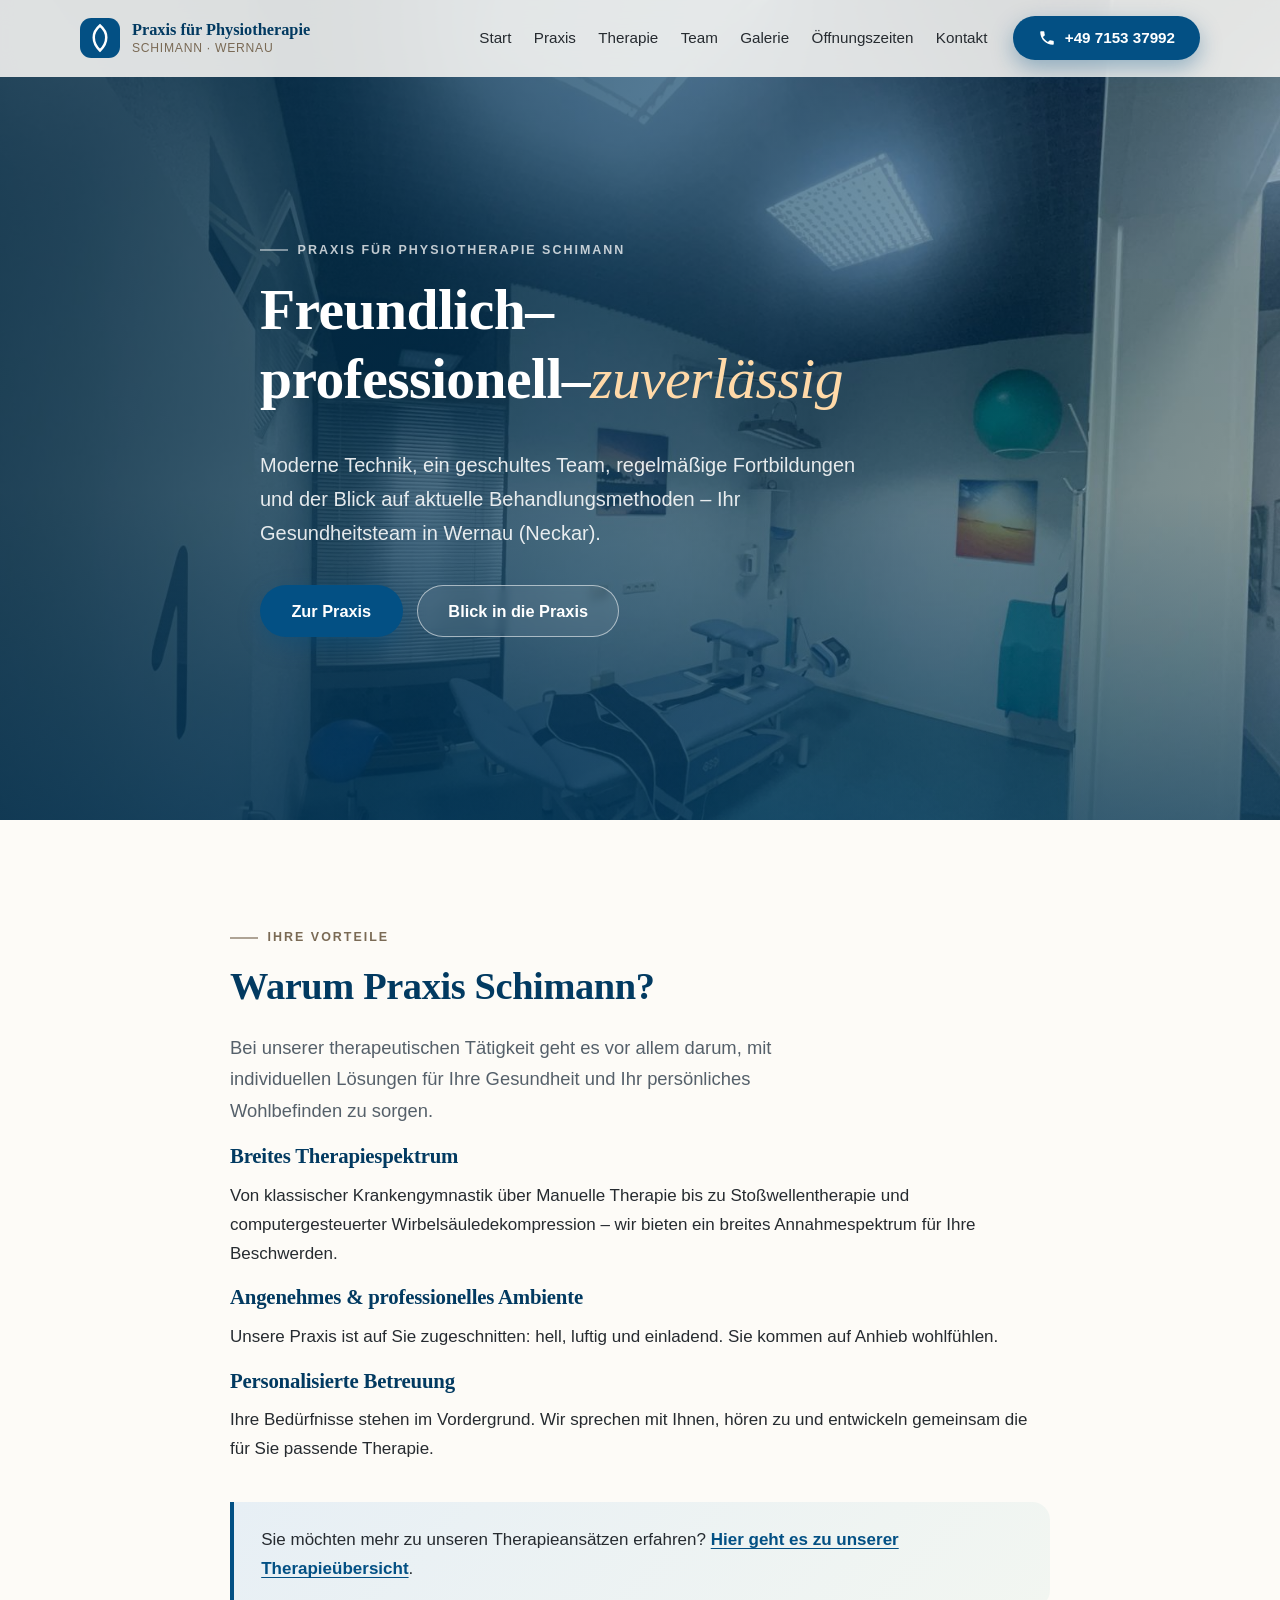
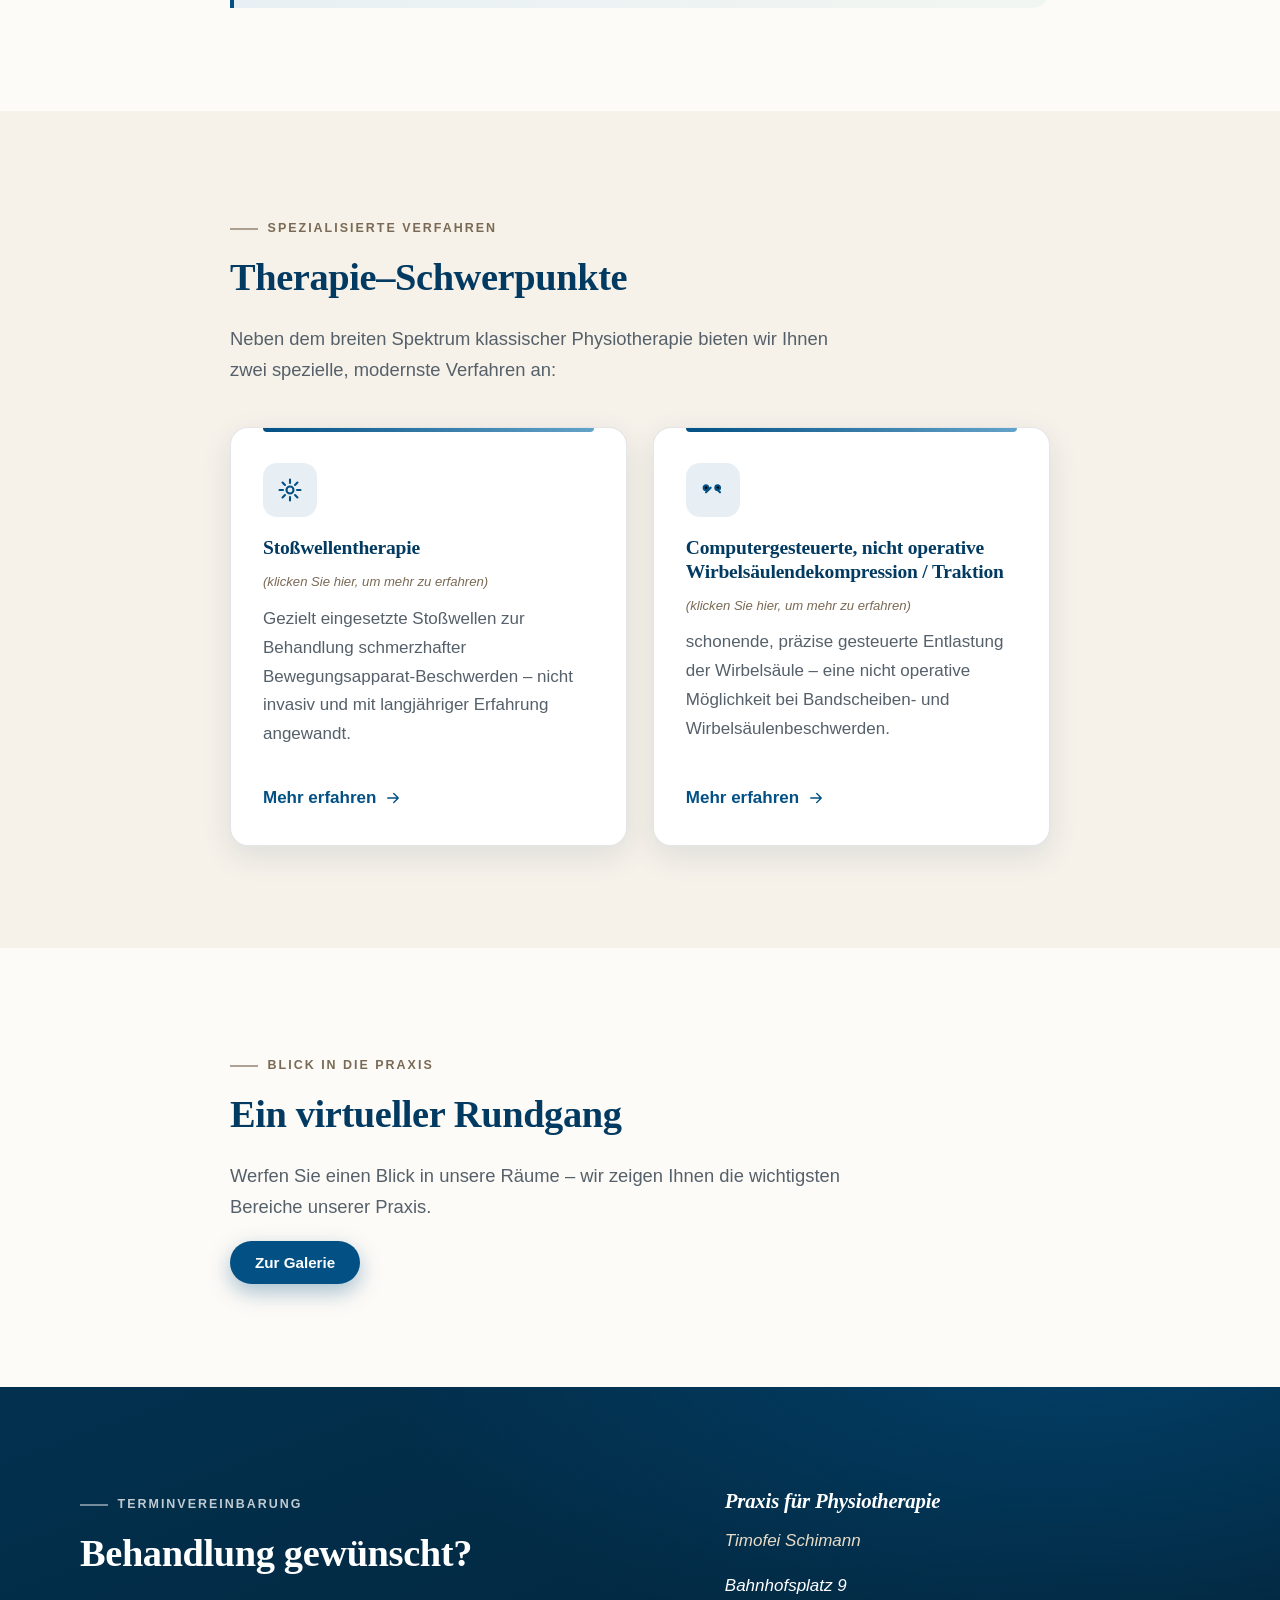
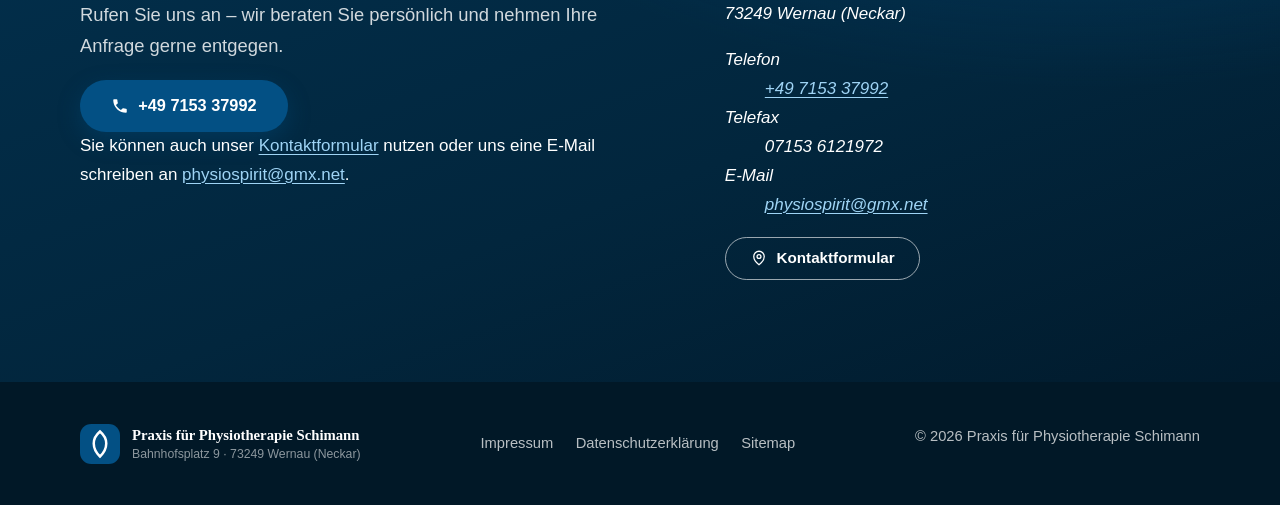
==== commit 05691824: "website v1 ready" ====
--- a/index.html
+++ b/index.html
@@ -3,26 +3,26 @@
 <head>
   <meta charset="UTF-8">
   <meta name="viewport" content="width=device-width, initial-scale=1.0">
-  <title>Praxis für Physiotherapie Schimann – Wernau (Neckar)</title>
-  <meta name="description" content="Die Praxis für Physiotherapie in Wernau (Neckar) steht für moderne Technik, individuelle Gesundheitslösungen und ein professionelles Team – freundlich, professionell, zuverlässig.">
+  <title>Praxis für Physiotherapie Schimann – Wernau (Neckar) | Freundlich – Professionell – Zuverlässig</title>
+  <meta name="description" content="Praxis für Physiotherapie Schimann in Wernau (Neckar). Freundlich – professionell – zuverlässig. Moderne Technik, individuelles Behandlungsspektrum, erfahrene Therapeuten in Wernau (Neckar).">
   <meta property="og:title" content="Praxis für Physiotherapie Schimann – Wernau (Neckar)">
-  <meta property="og:description" content="Freundlich – professionell – zuverlässig. Moderne Technik, individuelle Gesundheitslösungen und ein professionelles Team in Wernau (Neckar).">
+  <meta property="og:description" content="Praxis für Physiotherapie Schimann in Wernau (Neckar): Freundlich – professionell – zuverlässig.">
   <meta property="og:type" content="website">
-  <meta property="og:image" content="assets/img%20(8).jpeg">
+  <meta property="og:url" content="https://www.physiotherapie-wernau.de/">
+  <meta property="og:image" content="assets/img%20(1).jpeg">
+  <meta name="twitter:card" content="summary">
   <link rel="icon" href="data:image/svg+xml,%3Csvg xmlns='http://www.w3.org/2000/svg' viewBox='0 0 32 32'%3E%3Crect width='32' height='32' rx='8' fill='%23035084'/%3E%3Cpath d='M16 6c-3.5 3-5 6-5 9.5S13 23 16 26c3-3 5-6.5 5-10.5S19.5 9 16 6z' fill='none' stroke='%23fff' stroke-width='2' stroke-linecap='round'/%3E%3C/svg%3E">
-  <link rel="preconnect" href="https://fonts.googleapis.com">
-  <link rel="preconnect" href="https://fonts.gstatic.com" crossorigin>
-  <link href="https://fonts.googleapis.com/css2?family=Lora:ital,wght@0,500;0,600;1,500&family=Inter:wght@400;500;600&display=swap" rel="stylesheet">
   <link rel="stylesheet" href="styles.css">
+  <script src="script.js" defer></script>
 </head>
 <body>
 
   <a class="skip-link" href="#main">Zum Inhalt springen</a>
 
-  <!-- ===================== Header ===================== -->
+  <!-- Header -->
   <header class="site-header" id="top">
     <div class="container header-inner">
-      <a class="brand" href="#top" aria-label="Praxis für Physiotherapie Schimann – zur Startseite">
+      <a class="brand" href="index.html" aria-label="Praxis für Physiotherapie Schimann – zur Startseite">
         <svg class="brand-mark" viewBox="0 0 32 32" aria-hidden="true">
           <rect width="32" height="32" rx="9" fill="var(--petrol)"/>
           <path d="M16 6c-3.5 3-5 6-5 9.5S13 23 16 26c3-3 5-6.5 5-10.5S19.5 9 16 6z" fill="none" stroke="#fff" stroke-width="2" stroke-linecap="round"/>
@@ -55,95 +55,78 @@
     </div>
   </header>
 
+  <!-- Main -->
   <main id="main">
 
-    <!-- ===================== Hero ===================== -->
+    <!-- Hero -->
     <section class="hero">
-      <div class="hero-bg" role="img" aria-label="Einblick in die Räume der Praxis für Physiotherapie"></div>
-      <div class="hero-overlay"></div>
+      <div class="hero-bg" role="img" aria-label="Einblick in die Praxis für Physiotherapie Schimann">
+        <img src="assets/img%20(1).jpeg" alt="Einblick in die Praxis" loading="lazy">
+      </div>
+      <div class="hero-overlay" aria-hidden="true"></div>
       <div class="container hero-content">
-        <p class="eyebrow light">Praxis für Physiotherapie in Wernau (Neckar)</p>
+        <p class="eyebrow light">Praxis für Physiotherapie Schimann</p>
         <h1>Freundlich&ndash;professionell&ndash;<em>zuverlässig</em></h1>
         <p class="hero-lead">
-          Individuelle Lösungen für Ihre Gesundheit und Ihr persönliches Wohlbefinden &ndash;
-          mit moderner Technik, einem geschulten Team und jahrelanger Erfahrung.
+          Moderne Technik, ein geschultes Team, regelmäßige Fortbildungen und der Blick
+          auf aktuelle Behandlungsmethoden – Ihr Gesundheitsteam in Wernau (Neckar).
         </p>
         <div class="hero-actions">
-          <a class="btn btn-primary btn-lg" href="#kontakt">Termin vereinbaren</a>
-          <a class="btn btn-ghost btn-lg" href="#galerie">Blick in unsere Praxis</a>
-        </div>
-      </div>
-      <div class="hero-scroll" aria-hidden="true">
-        <span></span>
-      </div>
-    </section>
-
-    <!-- ===================== Praxis ===================== -->
+          <a class="btn btn-primary btn-lg" href="#praxis">Zur Praxis</a>
+          <a class="btn btn-ghost btn-lg" href="galerie.html">Blick in die Praxis</a>
+        </div>
+      </div>
+    </section>
+
+    <!-- Praxis-Boxen -->
     <section class="section" id="praxis">
       <div class="container narrow">
-        <p class="eyebrow reveal">Willkommen bei uns</p>
-        <h2 class="reveal">Moderne Technik, individuelle Gesundheitsl&ouml;sungen und ein professionelles Team</h2>
+        <p class="eyebrow reveal">Ihre Vorteile</p>
+        <h2 class="reveal">Warum Praxis Schimann?</h2>
         <p class="lead reveal">
-          Bei unserer therapeutischen T&auml;tigkeit geht es vor allem darum, mit individuellen
-          L&ouml;sungen f&uuml;r Ihre Gesundheit und Ihr pers&ouml;nliches Wohlbefinden zu sorgen.
-          Moderne Technik, ein geschultes Team, regelm&auml;&szlig;ige Fortbildungen und der Blick
-          auf aktuelle Behandlungsmethoden sind f&uuml;r uns dabei eine Selbstverst&auml;ndlichkeit.
-          Abgerundet wird unser Profil durch jahrelange Erfahrung in s&auml;mtlichen Bereichen der
-          Physiotherapie und einem gro&szlig;en Kreis zufriedener Patienten.
-        </p>
-
-        <h3 class="subheading reveal">Die Vorteile unserer Praxis im &Uuml;berblick</h3>
-        <ul class="advantages">
-          <li class="reveal">
-            <svg viewBox="0 0 24 24" aria-hidden="true"><path d="M12 21s-7.5-4.6-9.3-9.4C1.3 7.7 3.6 4.5 7 4.5c2 0 3.8 1.1 5 2.9 1.2-1.8 3-2.9 5-2.9 3.4 0 5.7 3.2 4.3 7.1C19.5 16.4 12 21 12 21z" fill="none" stroke="currentColor" stroke-width="1.7" stroke-linejoin="round"/></svg>
-            <span>Breites Therapiespektrum</span>
-          </li>
-          <li class="reveal">
-            <svg viewBox="0 0 24 24" aria-hidden="true"><path d="M3 20h18M5 20V9l7-5 7 5v11M9.5 20v-5h5v5" fill="none" stroke="currentColor" stroke-width="1.7" stroke-linejoin="round" stroke-linecap="round"/></svg>
-            <span>Angenehmes und professionelles Ambiente</span>
-          </li>
-          <li class="reveal">
-            <svg viewBox="0 0 24 24" aria-hidden="true"><circle cx="12" cy="8" r="3.4" fill="none" stroke="currentColor" stroke-width="1.7"/><path d="M4.5 20c.8-3.6 3.9-5.6 7.5-5.6s6.7 2 7.5 5.6" fill="none" stroke="currentColor" stroke-width="1.7" stroke-linecap="round"/></svg>
-            <span>Pers&ouml;nliche Betreuung durch gut ausgebildete Fachkr&auml;fte</span>
-          </li>
-        </ul>
+          Bei unserer therapeutischen Tätigkeit geht es vor allem darum, mit individuellen
+          Lösungen für Ihre Gesundheit und Ihr persönliches Wohlbefinden zu sorgen.
+        </p>
+
+        <div class="advantages-grid">
+          <div class="advantage-card reveal">
+            <h3>Breites Therapiespektrum</h3>
+            <p>
+              Von klassischer Krankengymnastik über Manuelle Therapie bis zu
+              Stoßwellentherapie und computergesteuerter Wirbelsäuledekompression –
+              wir bieten ein breites Annahmespektrum für Ihre Beschwerden.
+            </p>
+          </div>
+
+          <div class="advantage-card reveal">
+            <h3>Angenehmes &amp; professionelles Ambiente</h3>
+            <p>
+              Unsere Praxis ist auf Sie zugeschnitten: hell, luftig und einladend.
+              Sie kommen auf Anhieb wohlfühlen.
+            </p>
+          </div>
+
+          <div class="advantage-card reveal">
+            <h3>Personalisierte Betreuung</h3>
+            <p>
+              Ihre Bedürfnisse stehen im Vordergrund. Wir sprechen mit Ihnen, hören zu
+              und entwickeln gemeinsam die für Sie passende Therapie.
+            </p>
+          </div>
+        </div>
 
         <div class="callout reveal">
           <p>
-            Sie m&ouml;chten mehr zu unseren Therapieans&auml;tzen erfahren?<br>
-            Schauen Sie im Bereich <a href="#therapie">Therapie</a> nach oder rufen Sie uns gerne an
-            unter <a href="tel:+49715337992">+49&nbsp;7153&nbsp;37992</a>.
+            Sie möchten mehr zu unseren Therapieansätzen erfahren?
+            <a href="therapie.html">Hier geht es zu unserer Therapieübersicht</a>.
           </p>
         </div>
       </div>
     </section>
 
-    <!-- ===================== Galerie ===================== -->
-    <section class="section section-alt" id="galerie">
-      <div class="container">
-        <p class="eyebrow reveal">Bildergalerie</p>
-        <h2 class="reveal">Werfen Sie einen Blick in unsere Praxis</h2>
-        <p class="lead reveal">
-          Unsere R&auml;ume sind hell, freundlich und modern ausgestattet &ndash; laden Sie sich
-          gerne virtuell bei uns ein.
-        </p>
-
-        <div class="gallery" id="gallery">
-          <button class="gallery-item reveal" data-index="0"><img src="assets/img%20(1).jpeg" alt="Praxisraum – Foto 1 von 8" loading="lazy" width="1600" height="1279"></button>
-          <button class="gallery-item reveal tall" data-index="1"><img src="assets/img%20(3).jpeg" alt="Praxisraum – Foto 2 von 8" loading="lazy" width="1200" height="1600"></button>
-          <button class="gallery-item reveal" data-index="2"><img src="assets/img%20(2).jpeg" alt="Praxisraum – Foto 3 von 8" loading="lazy" width="1600" height="1022"></button>
-          <button class="gallery-item reveal" data-index="3"><img src="assets/img%20(4).jpeg" alt="Praxisraum – Foto 4 von 8" loading="lazy" width="1600" height="1021"></button>
-          <button class="gallery-item reveal" data-index="4"><img src="assets/img%20(5).jpeg" alt="Praxisraum – Foto 5 von 8" loading="lazy" width="1600" height="1079"></button>
-          <button class="gallery-item reveal tall" data-index="5"><img src="assets/img%20(6).jpeg" alt="Praxisraum – Foto 6 von 8" loading="lazy" width="1600" height="1432"></button>
-          <button class="gallery-item reveal" data-index="6"><img src="assets/img%20(7).jpeg" alt="Praxisraum – Foto 7 von 8" loading="lazy" width="1600" height="1200"></button>
-          <button class="gallery-item reveal wide" data-index="7"><img src="assets/img%20(8).jpeg" alt="Praxisraum – Foto 8 von 8" loading="lazy" width="1600" height="716"></button>
-        </div>
-      </div>
-    </section>
-
-    <!-- ===================== Therapie ===================== -->
-    <section class="section" id="therapie">
-      <div class="container">
+    <!-- Therapie-Schwerpunkte -->
+    <section class="section section-alt" id="schwerpunkte">
+      <div class="container narrow">
         <p class="eyebrow reveal">Spezialisierte Verfahren</p>
         <h2 class="reveal">Therapie&ndash;Schwerpunkte</h2>
         <p class="lead reveal">
@@ -153,33 +136,37 @@
 
         <div class="cards">
           <article class="card reveal">
-            <div class="card-icon">
-              <svg viewBox="0 0 24 24" aria-hidden="true"><circle cx="12" cy="12" r="3" fill="none" stroke="currentColor" stroke-width="1.7"/><path d="M12 3v3M12 18v3M3 12h3M18 12h3M5.6 5.6l2.1 2.1M16.3 16.3l2.1 2.1M18.4 5.6l-2.1 2.1M7.7 16.3l-2.1 2.1" stroke="currentColor" stroke-width="1.7" stroke-linecap="round"/></svg>
+            <div class="card-icon" aria-hidden="true">
+              <svg viewBox="0 0 24 24">
+                <circle cx="12" cy="12" r="3" fill="none" stroke="currentColor" stroke-width="1.8"/>
+                <path d="M12 3v3M12 18v3M3 12h3M18 12h3M5.6 5.6l2.1 2.1M16.3 16.3l2.1 2.1M18.4 5.6l-2.1 2.1M7.7 16.3l-2.1 2.1" stroke="currentColor" stroke-width="1.8" stroke-linecap="round" stroke-linejoin="round"/>
+              </svg>
             </div>
             <h3>Sto&szlig;wellentherapie</h3>
             <p class="card-hint">(klicken Sie hier, um mehr zu erfahren)</p>
             <p>
               Gezielt eingesetzte Sto&szlig;wellen zur Behandlung schmerzhafter
-              Bewegungsapparat-Beschwerden &ndash; nicht invasiv und mit langj&auml;hriger
+              Bewegungsapparat-Beschwerden – nicht invasiv und mit langj&auml;hriger
               Erfahrung angewandt.
             </p>
-            <a class="card-link" href="https://www.physiotherapie-wernau.de/pr%C3%A4vention-medizintechnik-schmerztherapie/" target="_blank" rel="noopener">
-              Mehr erfahren
+            <a class="card-link" href="stoßwellentherapie.html">Mehr erfahren
               <svg viewBox="0 0 24 24" aria-hidden="true"><path d="M5 12h13M13 6l6 6-6 6" fill="none" stroke="currentColor" stroke-width="1.8" stroke-linecap="round" stroke-linejoin="round"/></svg>
             </a>
           </article>
 
           <article class="card reveal">
-            <div class="card-icon">
-              <svg viewBox="0 0 24 24" aria-hidden="true"><path d="M12 3v18M9 5.5c-1.6.9-2.5 2-2.5 3.4 0 2.6 2.2 3.1 2.2 3.1S6 13.4 6 16c0 1.5 1 2.7 2.6 3.6M15 5.5c1.6.9 2.5 2 2.5 3.4 0 2.6-2.2 3.1-2.2 3.1s2.7 1.4 2.7 4c0 1.5-1 2.7-2.6 3.6" fill="none" stroke="currentColor" stroke-width="1.7" stroke-linecap="round"/></svg>
+            <div class="card-icon" aria-hidden="true">
+              <svg viewBox="0 0 24 24">
+                <path d="M6 14l4-4M18 14l-4-4M4 10a2 2 0 1 0 4 0 2 2 0 1 0-4 0M14 10a2 2 0 1 0 4 0 2 2 0 1 0-4 0" stroke="currentColor" stroke-width="1.8" stroke-linecap="round" stroke-linejoin="round"/>
+              </svg>
             </div>
             <h3>Computergesteuerte, nicht operative Wirbels&auml;ulendekompression / Traktion</h3>
             <p class="card-hint">(klicken Sie hier, um mehr zu erfahren)</p>
             <p>
-              schonende, pr&auml;zise gesteuerte Entlastung der Wirbels&auml;ule &ndash; eine
+              schonende, pr&auml;zise gesteuerte Entlastung der Wirbels&auml;ule – eine
               nicht operative M&ouml;glichkeit bei Bandscheiben- und Wirbels&auml;ulenbeschwerden.
             </p>
-            <a class="card-link" href="https://www.physiotherapie-wernau.de/pr%C3%A4vention-medizintechnik-schmerztherapie/" target="_blank" rel="noopener">
+            <a class="card-link" href="wirbelsauledekompression.html">
               Mehr erfahren
               <svg viewBox="0 0 24 24" aria-hidden="true"><path d="M5 12h13M13 6l6 6-6 6" fill="none" stroke="currentColor" stroke-width="1.8" stroke-linecap="round" stroke-linejoin="round"/></svg>
             </a>
@@ -188,78 +175,42 @@
       </div>
     </section>
 
-    <!-- ===================== Stellenangebote ===================== -->
-    <section class="section section-alt" id="stellenangebote">
+    <!-- Galerie-Einzelheiten -->
+    <section class="section" id="galerie">
       <div class="container narrow">
-        <p class="eyebrow reveal">Karriere</p>
-        <h2 class="reveal">Aktuelle Stellenangebote</h2>
+        <p class="eyebrow reveal">Blick in die Praxis</p>
+        <h2 class="reveal">Ein virtueller Rundgang</h2>
         <p class="lead reveal">
-          Sie m&ouml;chten Ihren Heilberuf gerne in einem sympathischen und professionellen Team
-          aus&uuml;ben? Dann sind Sie bei uns richtig.
-        </p>
-        <div class="callout reveal">
-          <p class="positions-title">Derzeit suchen wir:</p>
-          <p class="positions-note">Zurzeit gibt es keine Stellen frei.</p>
-          <p>
-            Freie Stellen werden hier und auf unserer
-            <a href="https://www.physiotherapie-wernau.de/praxis/stellenangebote/" target="_blank" rel="noopener">urspr&uuml;nglichen Website</a>
-            ver&ouml;ffentlicht.
-          </p>
-        </div>
-      </div>
-    </section>
-
-    <!-- ===================== Öffnungszeiten ===================== -->
-    <section class="section" id="oeffnungszeiten">
-      <div class="container narrow">
-        <p class="eyebrow reveal">Planen Sie Ihren Besuch</p>
-        <h2 class="reveal">Unsere &Ouml;ffnungszeiten</h2>
-        <p class="lead reveal">Zu folgenden Zeiten sind wir in unserer Praxis f&uuml;r Sie da:</p>
-
-        <div class="hours reveal">
-          <table>
-            <caption class="visually-hidden">&Ouml;ffnungszeiten Physiotherapie</caption>
-            <tbody>
-              <tr data-day="1"><th scope="row">Montag</th><td>8:00 &ndash; 20:00 Uhr</td></tr>
-              <tr data-day="2"><th scope="row">Dienstag</th><td>8:00 &ndash; 19:00 Uhr</td></tr>
-              <tr data-day="3"><th scope="row">Mittwoch</th><td>8:00 &ndash; 13:00 Uhr</td></tr>
-              <tr data-day="4"><th scope="row">Donnerstag</th><td>8:00 &ndash; 19:00 Uhr</td></tr>
-              <tr data-day="5"><th scope="row">Freitag</th><td>8:00 &ndash; 15:00 Uhr</td></tr>
-            </tbody>
-          </table>
-          <p class="hours-note">oder nach Vereinbarung</p>
-        </div>
-
-        <p class="hours-cta reveal">
-          Sie m&ouml;chten gerne einen Termin vereinbaren oder sich in einem Vorab-Beratungsgespr&auml;ch
-          informieren? Rufen Sie uns einfach an unter
-          <a href="tel:+49715337992">+49&nbsp;7153&nbsp;37992</a>.
-        </p>
-      </div>
-    </section>
-
-    <!-- ===================== Kontakt ===================== -->
+          Werfen Sie einen Blick in unsere Räume – wir zeigen Ihnen die wichtigsten
+          Bereiche unserer Praxis.
+        </p>
+        <a class="btn btn-primary reveal" href="galerie.html">Zur Galerie</a>
+      </div>
+    </section>
+
+    <!-- Kontakt-Box -->
     <section class="section section-dark" id="kontakt">
       <div class="container">
         <div class="contact-grid">
-          <div>
-            <p class="eyebrow light reveal">Terminvereinbarung</p>
-            <h2 class="reveal">Behandlung gew&uuml;nscht?</h2>
+          <div class="contact-left">
+            <p class="eyebrow light">Terminvereinbarung</p>
+            <h2 class="reveal">Behandlung gewünscht?</h2>
             <p class="lead light reveal">
-              Rufen Sie uns einfach an &ndash; wir beraten Sie gerne pers&ouml;nlich und
-              vereinbaren Ihren n&auml;chsten Termin.
-            </p>
-            <a class="phone-block reveal" href="tel:+49715337992">
+              Rufen Sie uns an – wir beraten Sie persönlich und nehmen Ihre Anfrage gerne
+              entgegen.
+            </p>
+            <a class="btn btn-primary btn-lg" href="tel:+49715337992">
               <svg viewBox="0 0 24 24" aria-hidden="true"><path d="M6.6 10.8c1.4 2.8 3.8 5.1 6.6 6.6l2.2-2.2c.3-.3.7-.4 1-.2 1.2.4 2.4.6 3.6.6.6 0 1 .4 1 1V20c0 .6-.4 1-1 1C10.6 21 3 13.4 3 4c0-.6.4-1 1-1h3.5c.6 0 1 .4 1 1 0 1.3.2 2.5.6 3.6.1.3 0 .7-.2 1l-2.3 2.2z" fill="currentColor"/></svg>
               +49 7153 37992
             </a>
-            <p class="contact-form-hint reveal">
-              Oder nutzen Sie unser
-              <a href="kontakt.html">Kontaktformular</a>.
-            </p>
-          </div>
-
-          <address class="contact-card reveal">
+            <p class="contact-note reveal">
+              Sie können auch unser <a href="kontakt.html">Kontaktformular</a> nutzen
+              oder uns eine E-Mail schreiben an
+              <a href="mailto:physiospirit@gmx.net">physiospirit@gmx.net</a>.
+            </p>
+          </div>
+
+          <address class="contact-right reveal">
             <h3>Praxis f&uuml;r Physiotherapie</h3>
             <p class="contact-owner">Timofei Schimann</p>
             <p>
@@ -271,9 +222,9 @@
               <dt>Telefax</dt><dd>07153 6121972</dd>
               <dt>E-Mail</dt><dd><a href="mailto:physiospirit@gmx.net">physiospirit@gmx.net</a></dd>
             </dl>
-            <a class="btn btn-outline" href="https://www.google.com/maps/search/?api=1&amp;query=Bahnhofsplatz+9%2C+73249+Wernau+%28Neckar%29" target="_blank" rel="noopener">
+            <a class="btn btn-outline" href="kontakt.html">
               <svg viewBox="0 0 24 24" aria-hidden="true"><path d="M12 21s-7-5.4-7-11a7 7 0 1 1 14 0c0 5.6-7 11-7 11z" fill="none" stroke="currentColor" stroke-width="1.7"/><circle cx="12" cy="10" r="2.6" fill="none" stroke="currentColor" stroke-width="1.7"/></svg>
-              Anfahrt planen
+              Kontaktformular
             </a>
           </address>
         </div>
@@ -282,7 +233,7 @@
 
   </main>
 
-  <!-- ===================== Footer ===================== -->
+  <!-- Footer -->
   <footer class="site-footer">
     <div class="container footer-inner">
       <div class="footer-brand">
@@ -295,27 +246,25 @@
           <small>Bahnhofsplatz 9 · 73249 Wernau (Neckar)</small>
         </span>
       </div>
-      <nav class="footer-nav" aria-label="Rechtliches">
+      <nav class="footer-nav" aria-label="Nebenlinks">
         <a href="impressum.html">Impressum</a>
         <a href="datenschutz.html">Datenschutzerklärung</a>
         <a href="sitemap.html">Sitemap</a>
-        <a href="index.html">Start</a>
       </nav>
-      <p class="footer-copy">&copy; <span id="year">2026</span> Praxis f&uuml;r Physiotherapie</p>
+      <p class="copyright">&copy; <span id="year">2026</span> Praxis f&uuml;r Physiotherapie Schimann</p>
     </div>
   </footer>
 
-  <!-- ===================== Lightbox ===================== -->
+  <!-- Lightbox -->
   <div class="lightbox" id="lightbox" role="dialog" aria-modal="true" aria-label="Bildergalerie" hidden>
-    <button class="lightbox-close" aria-label="Schlie&szlig;en">&times;</button>
+    <button class="lightbox-close" aria-label="Schließen">&times;</button>
     <button class="lightbox-prev" aria-label="Vorheriges Bild">&#10094;</button>
     <figure>
       <img src="" alt="">
-      <figcaption></figcaption>
+      <figcaption>Bild <span class="current">1</span> von <span class="total">8</span></figcaption>
     </figure>
-    <button class="lightbox-next" aria-label="N&auml;chstes Bild">&#10095;</button>
+    <button class="lightbox-next" aria-label="Nächstes Bild">&#10095;</button>
   </div>
 
-  <script src="script.js"></script>
 </body>
 </html>
--- a/styles.css
+++ b/styles.css
@@ -566,6 +566,20 @@
 .contact-card dt { font-weight: 600; color: var(--petrol-dark); }
 .contact-card dd { margin: 0; color: var(--ink-soft); }
 .contact-card a { min-width: 0; min-height: 0; }
+
+/* Contact details rendered on dark sections (no white card behind them) */
+.section-dark .contact-right h3 { color: #fff; }
+.section-dark .contact-right .contact-owner { color: #e9dcc6; }
+.section-dark .contact-right a:not(.btn) { color: #9fd4f5; }
+.section-dark .contact-right a:not(.btn):hover { color: #fff; }
+.section-dark .contact-note a { color: #9fd4f5; }
+.section-dark .contact-note a:hover { color: #fff; }
+.section-dark .contact-right .btn-outline { border-color: rgba(255, 255, 255, 0.6); color: #fff; }
+.section-dark .contact-right .btn-outline:hover { background: #fff; color: var(--petrol-dark); border-color: #fff; }
+
+/* Hints inside white contact cards must not use the on-dark colors */
+.contact-card .contact-form-hint { color: var(--ink-soft); }
+.contact-card .contact-form-hint a { color: var(--petrol); }
 
 /* ---------- Footer ---------- */
 .site-footer {
